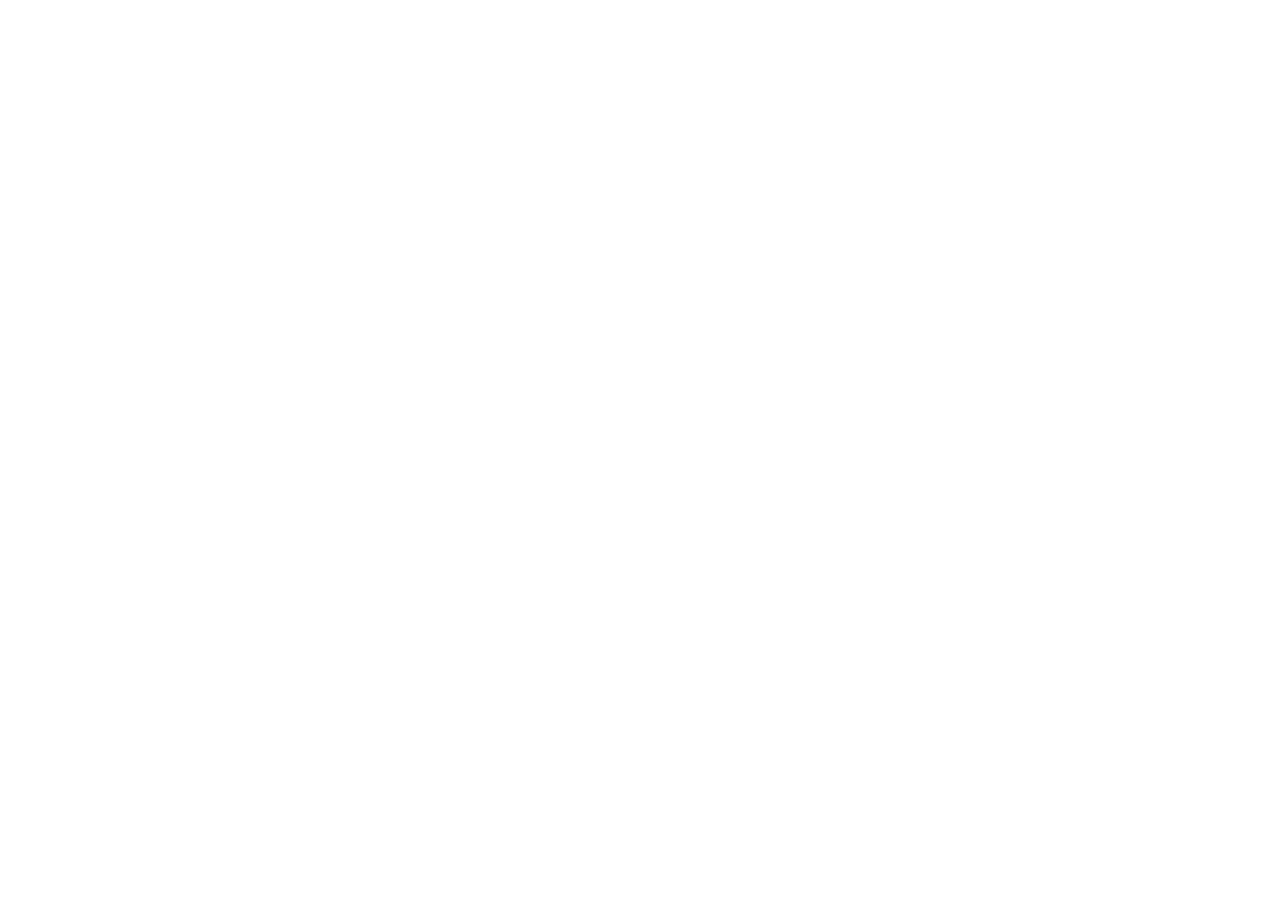
==== index.html @ 36683638 "Заготовка проекта" ====
<!DOCTYPE html>
<html lang="ru">
<head>
  <meta charset="UTF-8">
  <meta http-equiv="X-UA-Compatible" content="IE=edge">
  <meta name="viewport" content="width=device-width, initial-scale=1,  maximum-scale=1">
  <title>russian-travel</title>
  <link rel="stylesheet" href="./vendor/normalize.css">
  <link rel="stylesheet" href="./fonts.css">
  <link rel="stylesheet" href="./index.css">
</head>
<body>
  <div class="page">
    
    <header class="header">
      

    </header>

    <main class="content">
      
      <section class="lead">

      </section>

      <section class="intro">

      </section>

      <section class="photo-grid">

      </section>

      <section class="places">

      </section>

      <section class="cover">

      </section>

    </main>

    <footer class="footer">

    </footer>
    
  </div>
  
</body>
</html>
---- fonts.css ----
@font-face {
  src: url(./fonts/Inter-Regular.woff2) format('woff2'),
       url(./fonts/Inter-Regular.woff) format('woff'),
       url(./fonts/Inter-Regular.ttf) format('truetype');
  font-family: 'Inter';
  font-style:  normal;
  font-weight: 400;
}

@font-face {
  src: url(./fonts/Inter-Black.woff2) format('woff2'),
       url(./fonts/Inter-Black.woff) format('woff'),
       url(./fonts/Inter-Black.ttf) format('truetype');
  font-family: 'Inter';
  font-style:  normal;
  font-weight: 900;
  
}
---- index.css ----
.page {
  font-family: 'Inter';
}
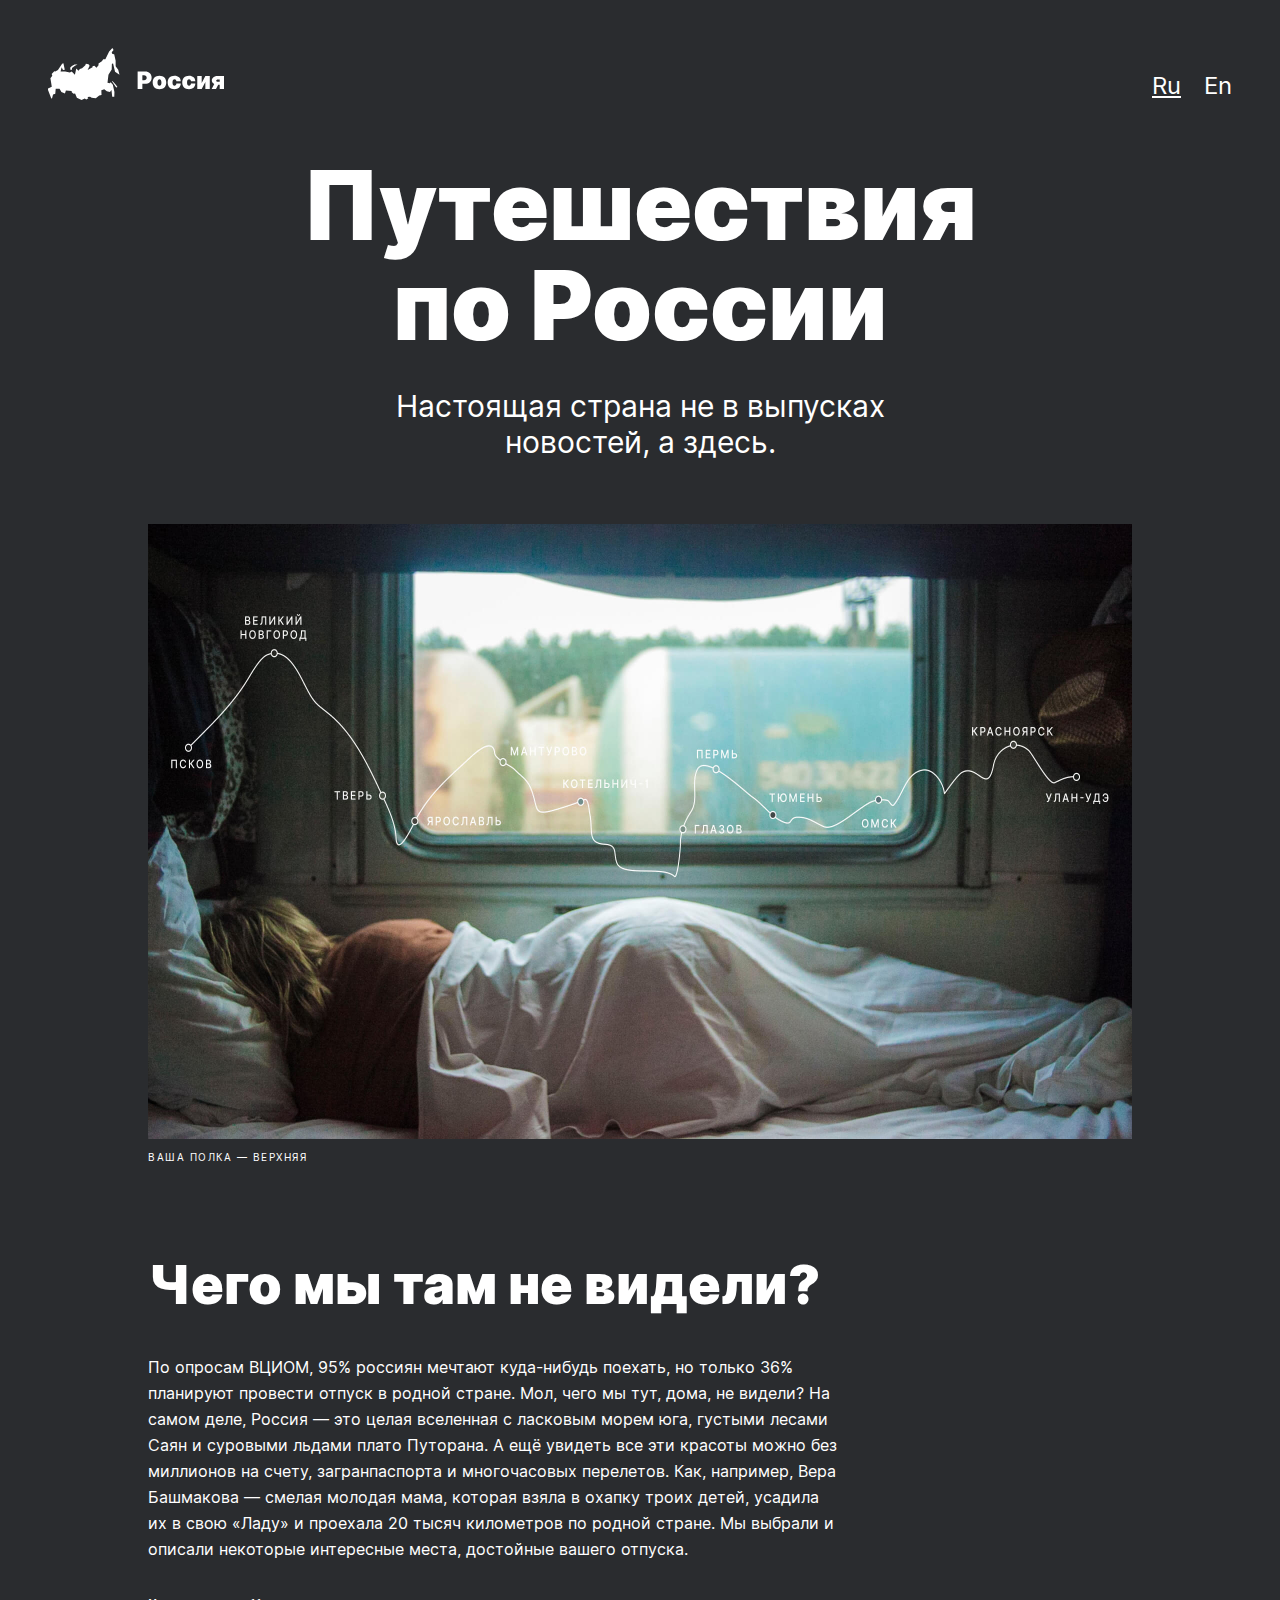
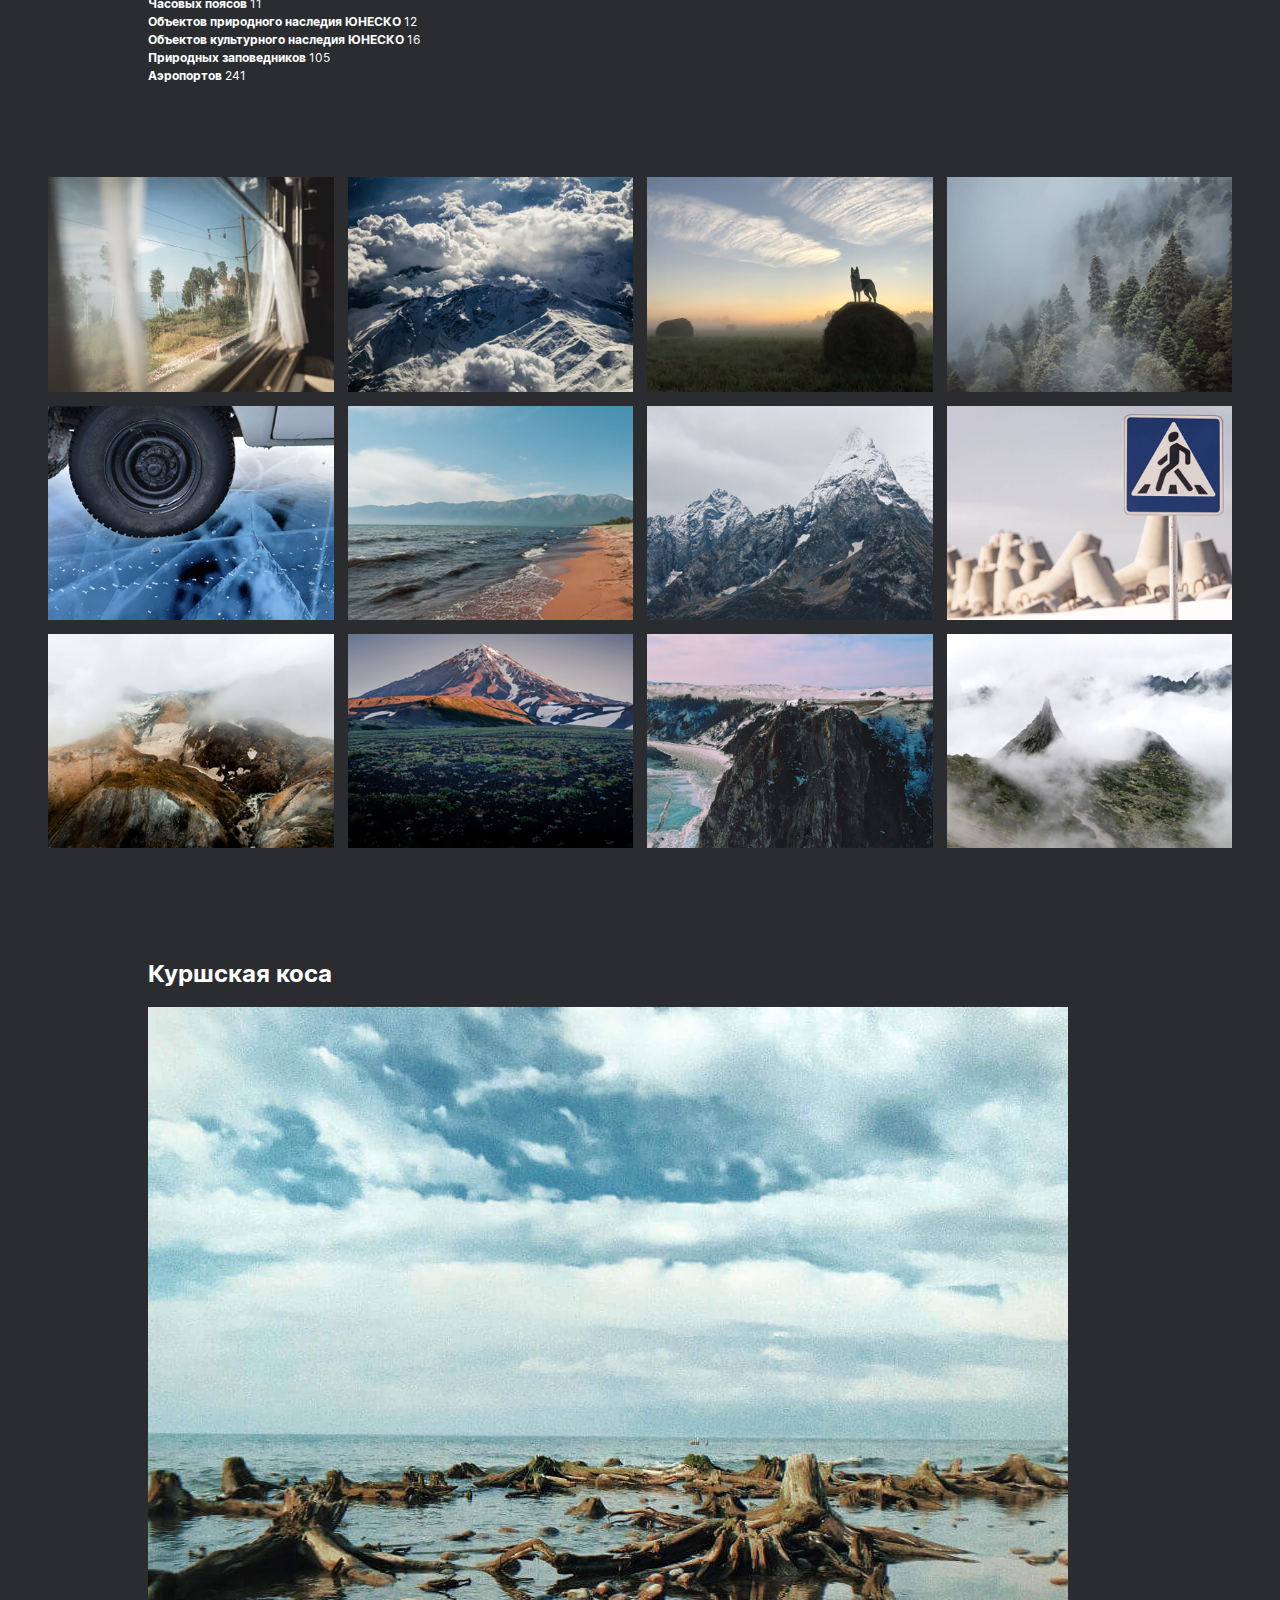
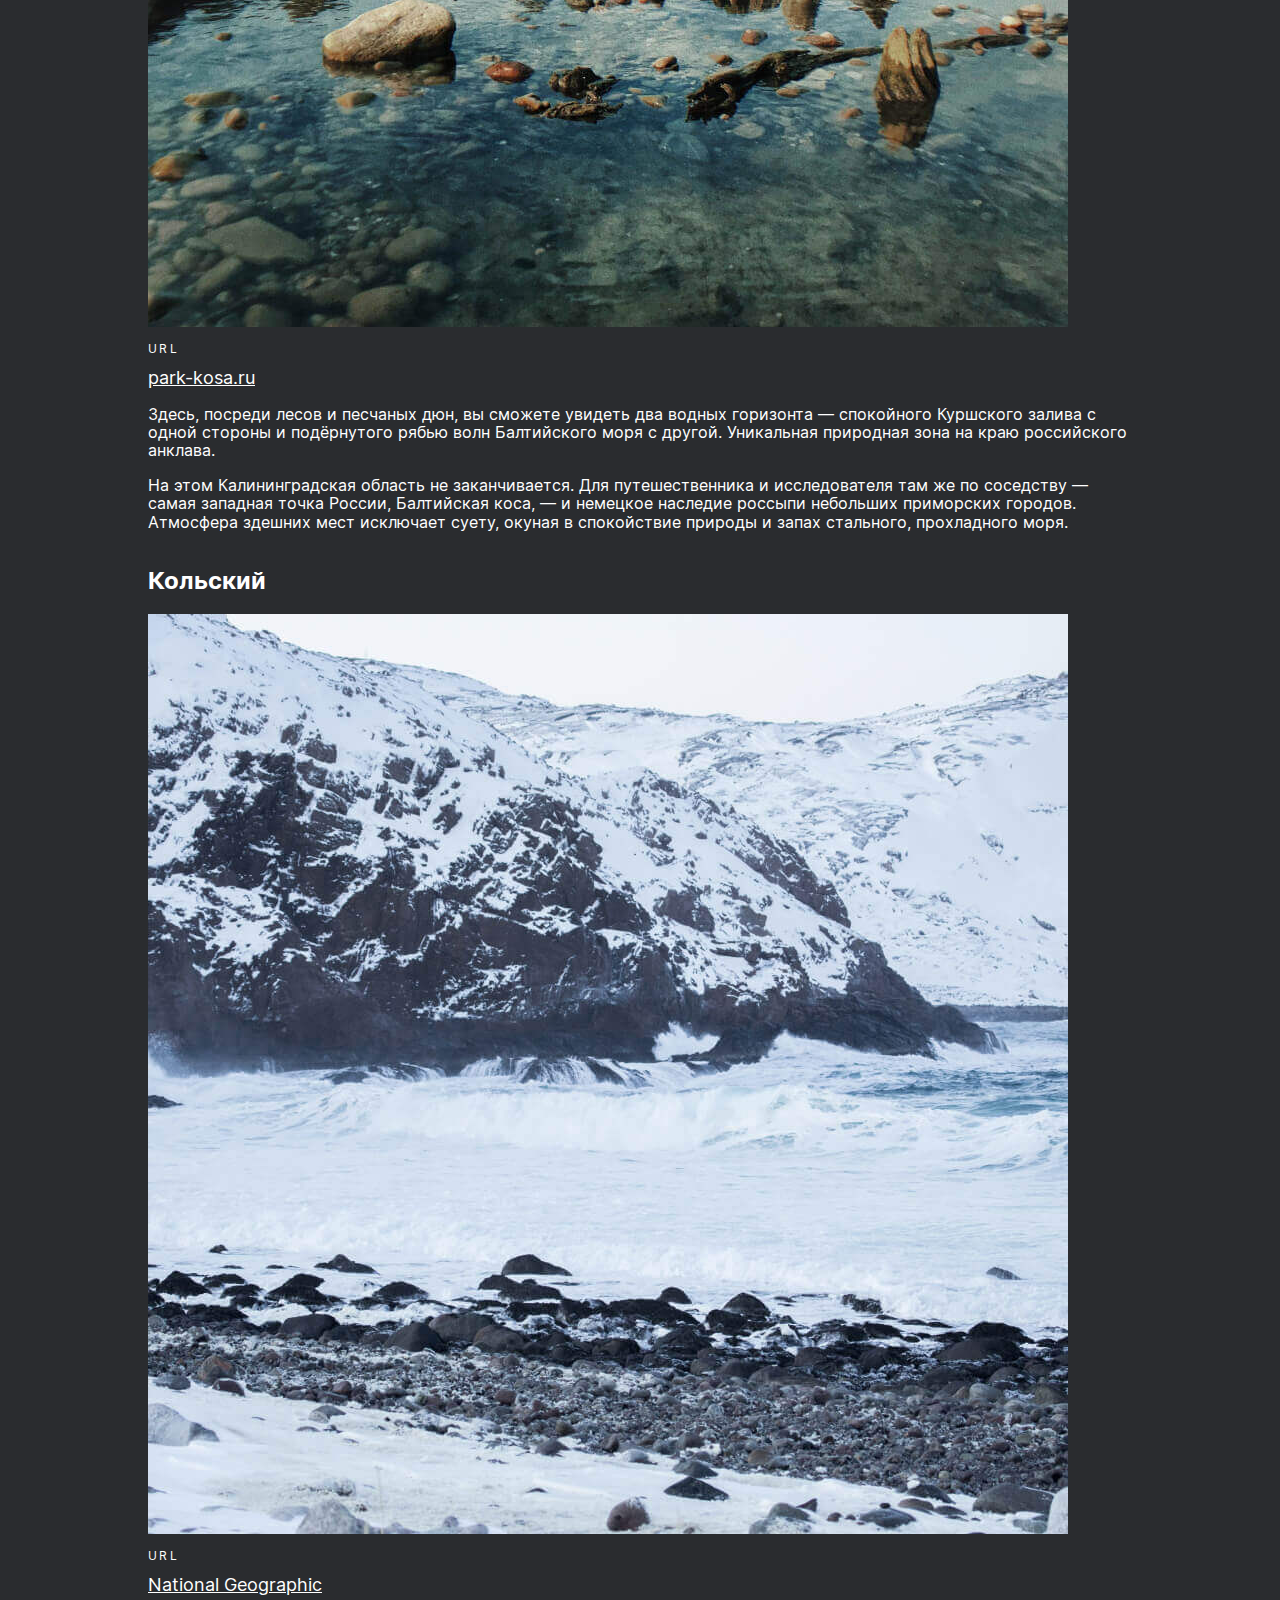
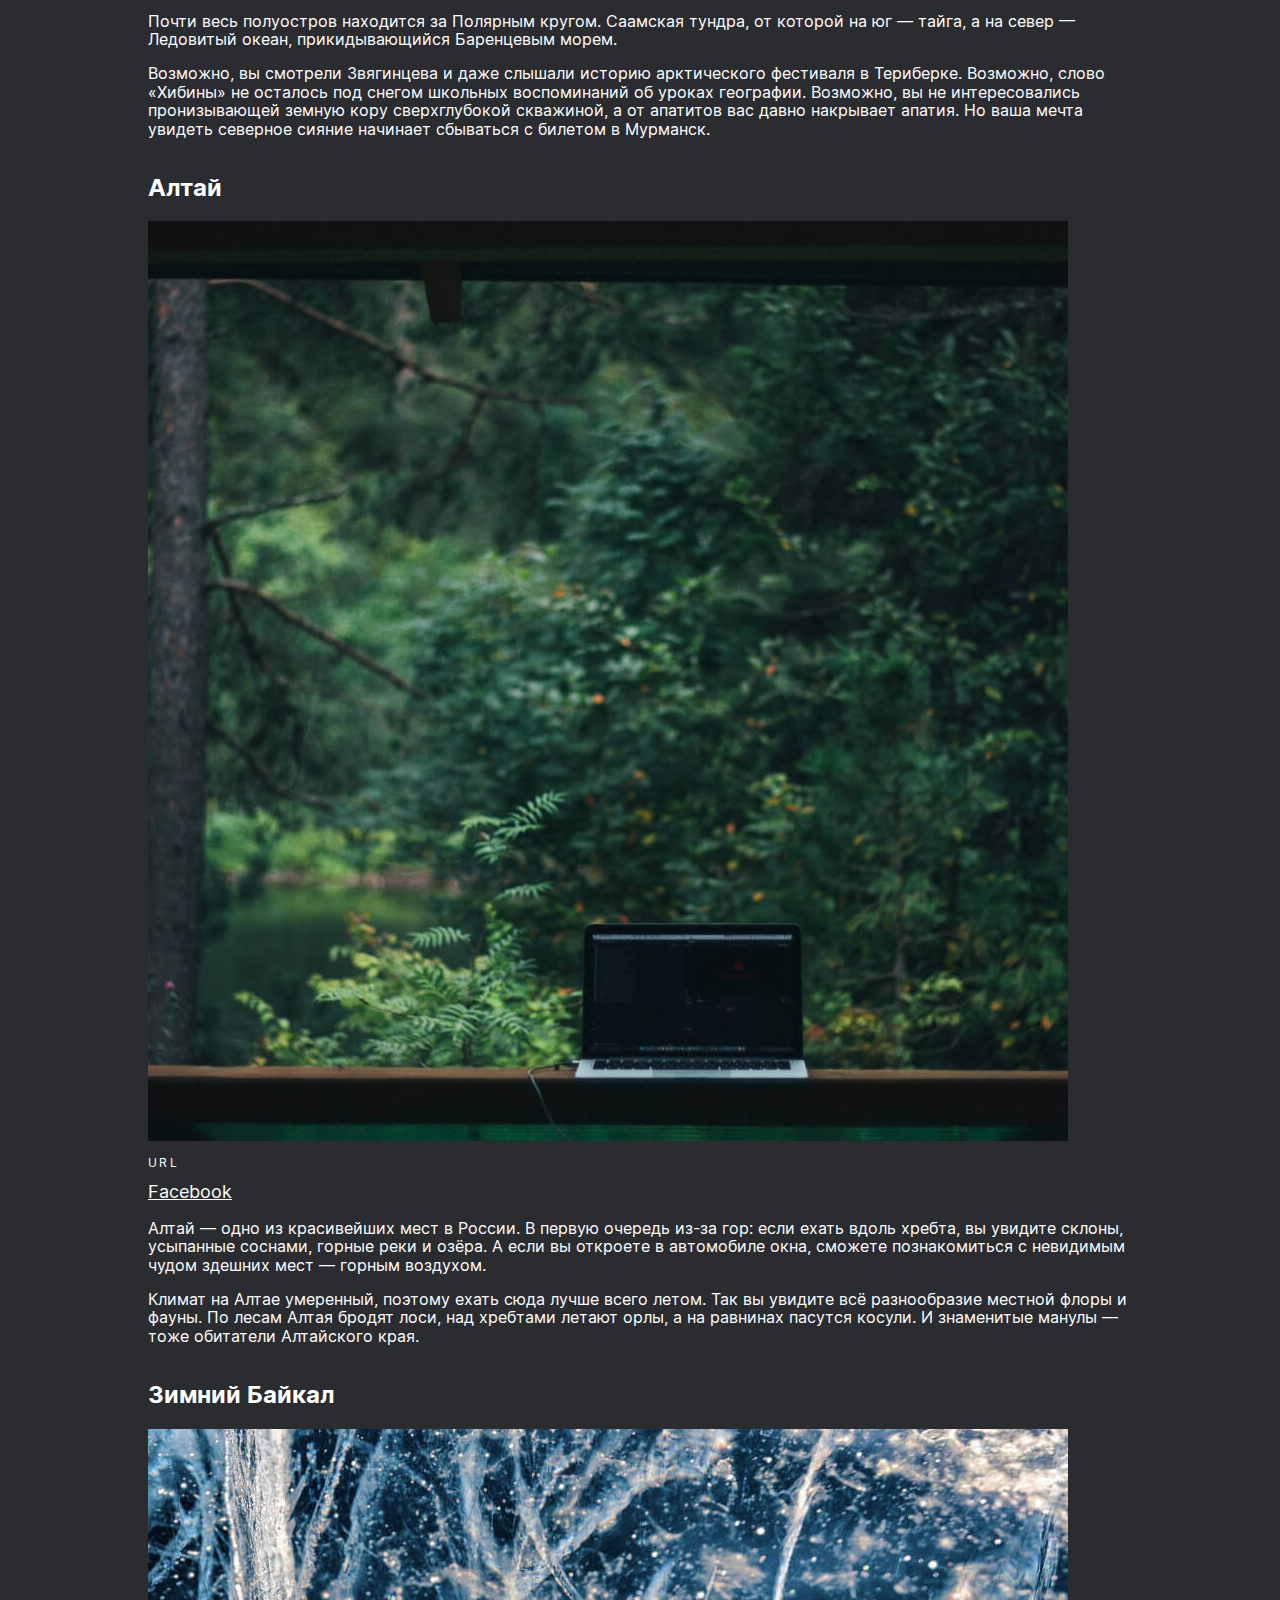
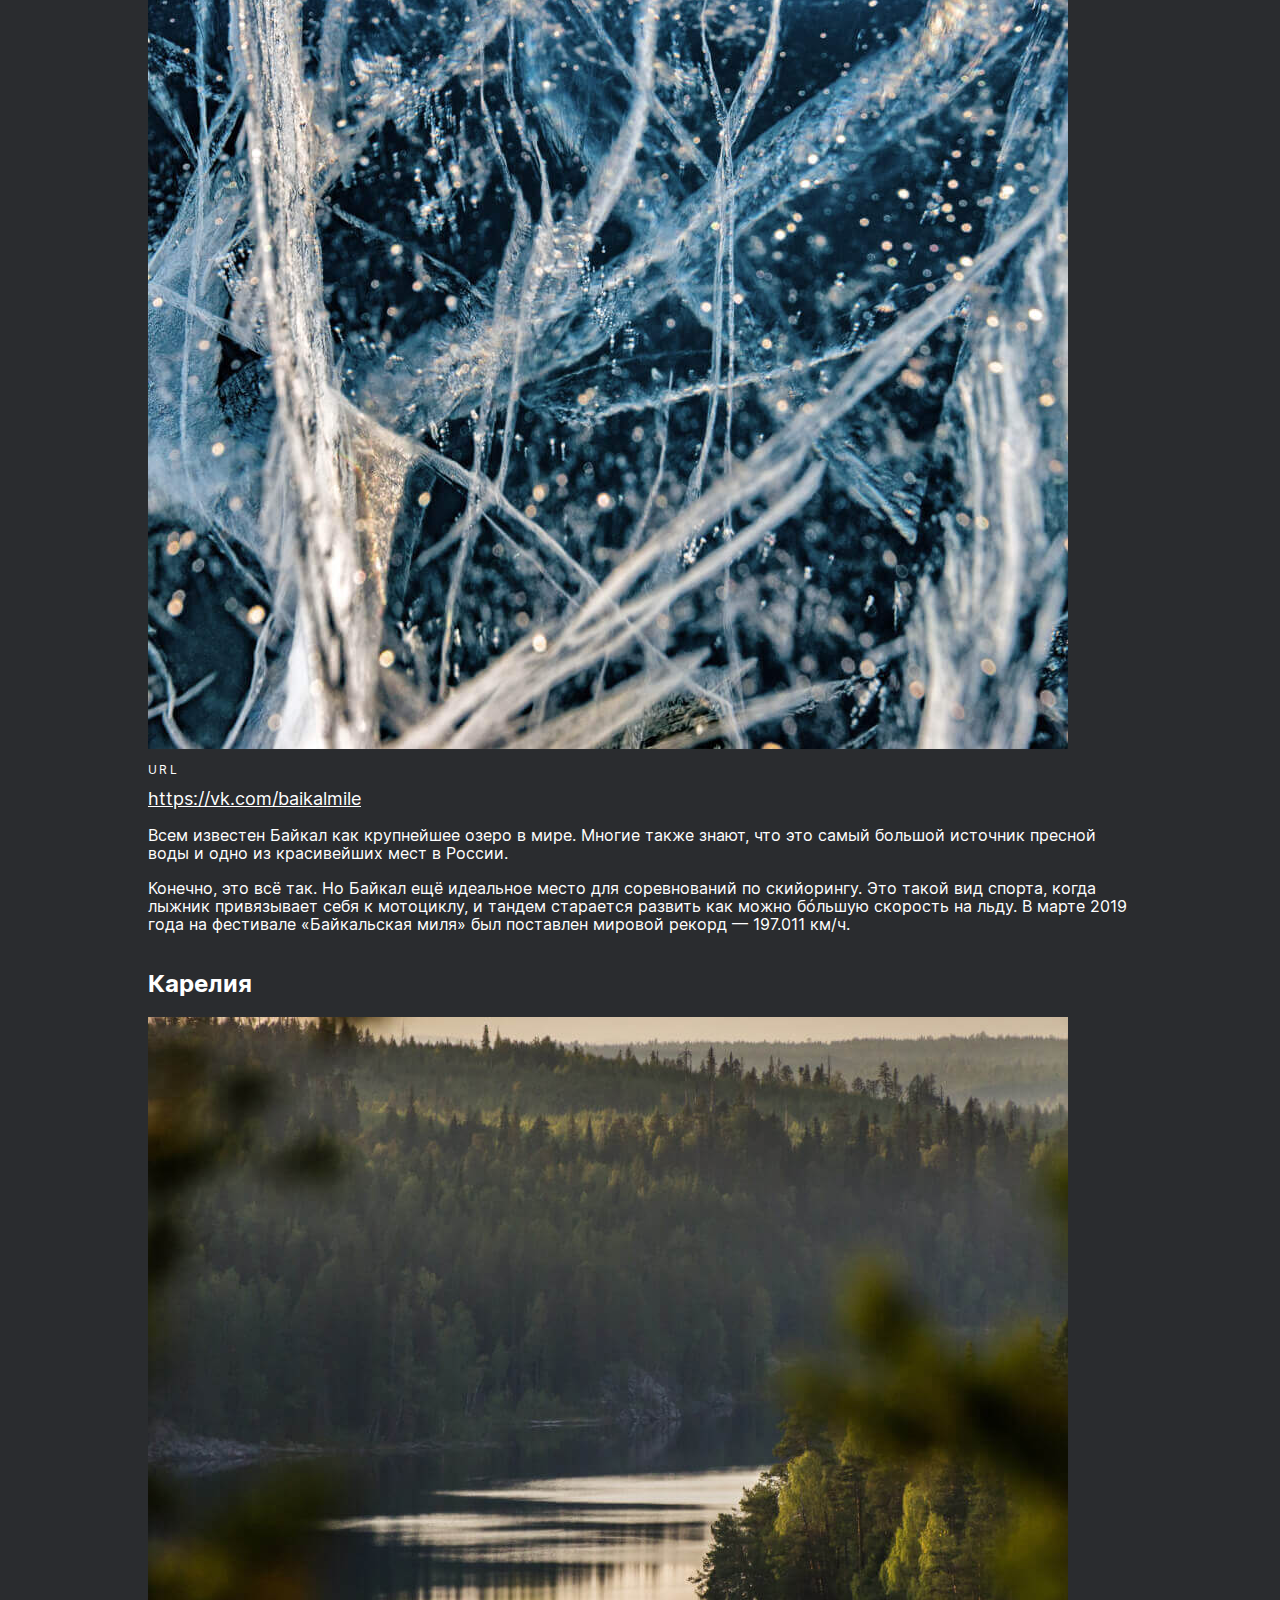
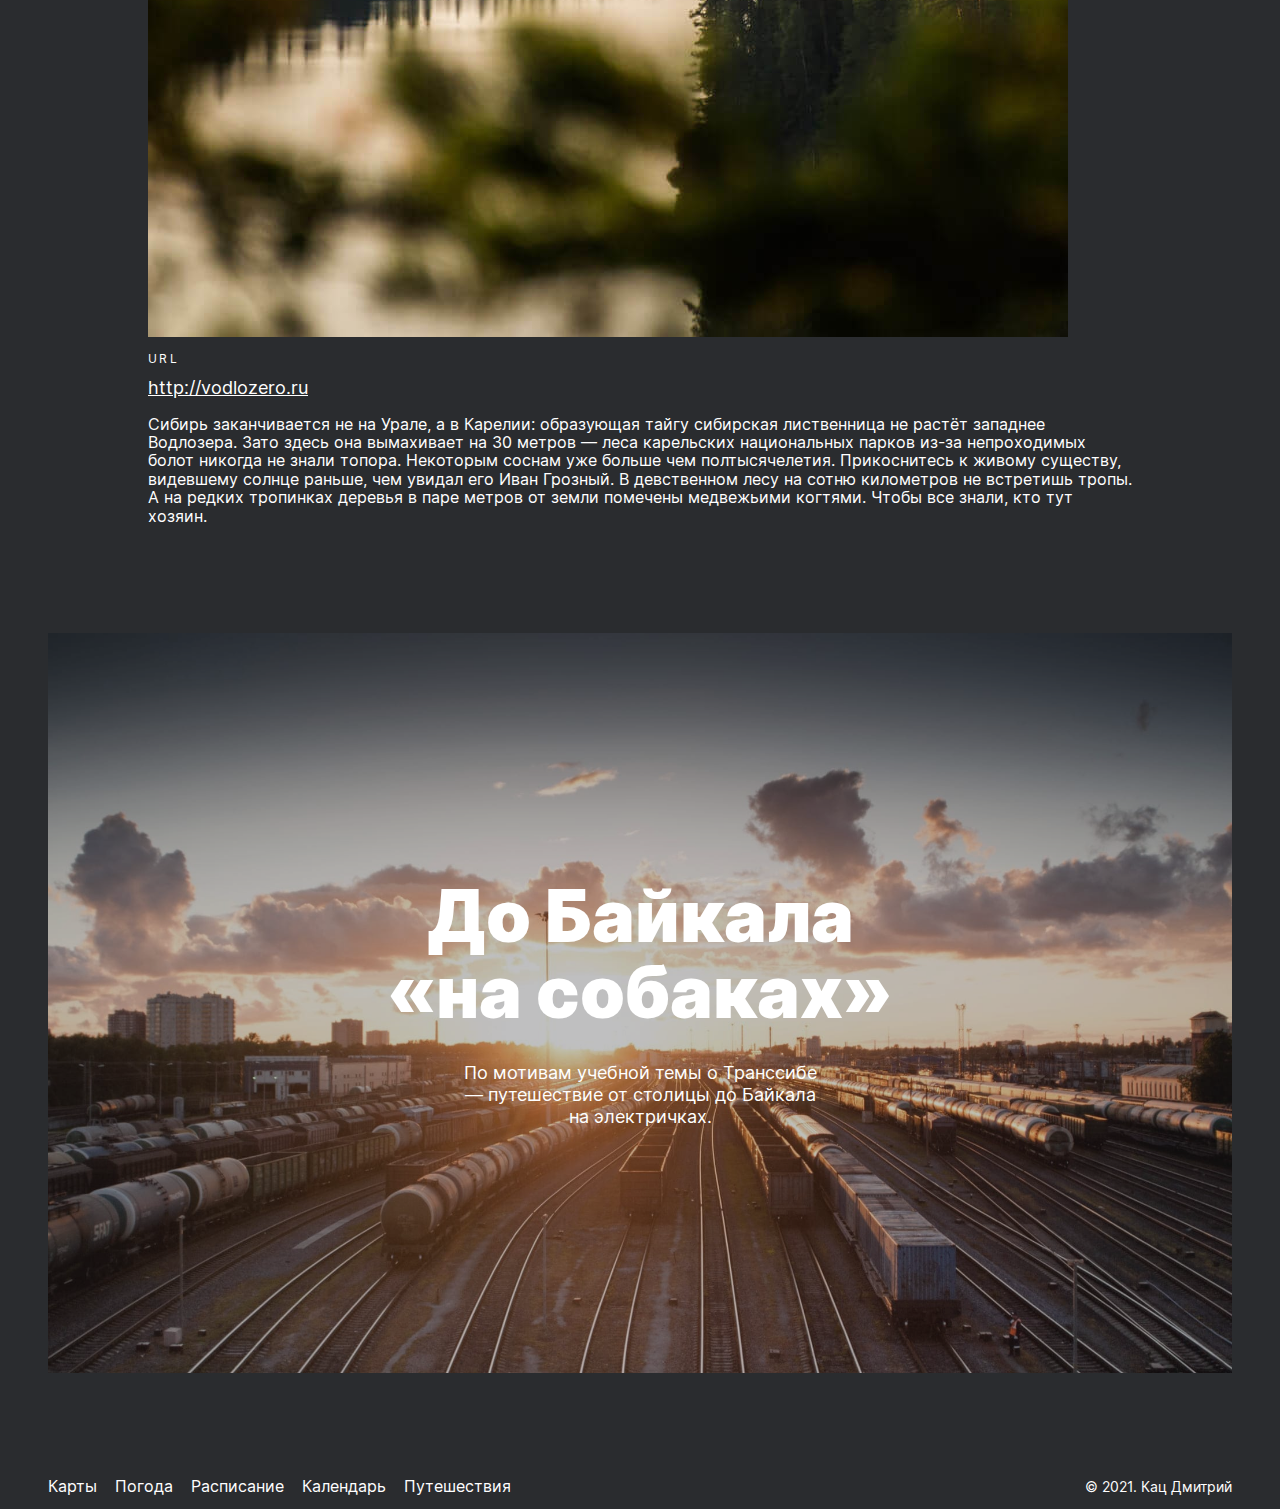
==== commit 2e59a0f9: "Russian-travel-1" ====
--- a/index.html
+++ b/index.html
@@ -4,48 +4,158 @@
   <meta charset="UTF-8">
   <meta http-equiv="X-UA-Compatible" content="IE=edge">
   <meta name="viewport" content="width=device-width, initial-scale=1,  maximum-scale=1">
-  <title>russian-travel</title>
-  <link rel="stylesheet" href="./vendor/normalize.css">
-  <link rel="stylesheet" href="./fonts.css">
-  <link rel="stylesheet" href="./index.css">
+  <title>Путешествия по России</title>
+  <link rel="stylesheet" href="./pages/index.css">
 </head>
-<body>
+<body class="body">
+  
   <div class="page">
     
-    <header class="header">
-      
-
+    <header class="header page__header">
+      <div class="header__logo"></div>
+      <nav class="header__lang-links">
+        <a class="header__lang-link header__lang-link_chosen" href="#">Ru</a>
+        <a class="header__lang-link" href="#">En</a>
+      </nav>
     </header>
 
     <main class="content">
       
-      <section class="lead">
-
+      <section class="lead content__lead">
+        <h1 class="lead__title">Путешествия по России</h1>
+        <p class="lead__subtitle">Настоящая страна не в выпусках новостей, а здесь.</p>
+        <div class="lead__frame">
+          <img class="lead__image" src="./images/lead-polka.jpg" alt="Полка в вагоне">
+          <p class="lead__caption">ваша полка — верхняя</p>
+        </div>
       </section>
 
-      <section class="intro">
-
+      <section class="intro content__intro">
+        <h2 class="intro__title">Чего мы там не видели?</h2>
+        <p class="intro__text">По опросам ВЦИОМ, 95% россиян мечтают куда-нибудь поехать, но только 36% планируют провести отпуск в родной стране. Мол, чего мы тут, дома, не видели? На самом деле, Россия — это целая вселенная с ласковым морем юга, густыми лесами Саян и суровыми льдами плато Путорана. А ещё увидеть все эти красоты можно без миллионов на счету, загранпаспорта и многочасовых перелетов. Как, например, Вера Башмакова — смелая молодая мама, которая взяла в охапку троих детей, усадила их в свою «Ладу» и проехала 20 тысяч километров по родной стране. Мы выбрали и описали некоторые интересные места, достойные вашего отпуска.</p>
+        <ul class="intro__list">
+          <li class="intro__list-item"><span class="intro__font-bold">Часовых поясов</span> 11 </li>
+          <li class="intro__list-item"><span class="intro__font-bold">Объектов природного наследия ЮНЕСКО</span> 12</li>
+          <li class="intro__list-item"><span class="intro__font-bold">Объектов культурного наследия ЮНЕСКО</span> 16</li>
+          <li class="intro__list-item"><span class="intro__font-bold">Природных заповедников</span> 105</li>
+          <li class="intro__list-item"><span class="intro__font-bold">Аэропортов</span> 241</li>
+        </ul>
       </section>
 
-      <section class="photo-grid">
-
+      <section class="photo-grid content__photo-grid">
+        <img class="photo-grid__item" src="./images/photo-grid-train.jpg" alt="поезд">
+        <img class="photo-grid__item" src="./images/photo-grid-atharva-tulsi.jpg" alt="atharva-tulsi">
+        <img class="photo-grid__item" src="./images/photo-grid-tuman.jpg" alt="туман">
+        <img class="photo-grid__item" src="./images/photo-grid-sochi.jpg" alt="sochi">
+        <img class="photo-grid__item" src="./images/photo-grid-arisa.jpg" alt="arisa">
+        <img class="photo-grid__item" src="./images/photo-grid-baikal.jpg" alt="Байкал-1">
+        <img class="photo-grid__item" src="./images/photo-grid-elbrus.jpg" alt="Эльбрус">
+        <img class="photo-grid__item" src="./images/photo-grid-kondratiev.jpg" alt="kondratiev">
+        <img class="photo-grid__item" src="./images/photo-grid-kamchatka-1.jpg" alt="Камчатка-1">
+        <img class="photo-grid__item" src="./images/photo-grid-kamchatka-2.jpg" alt="Камчатка-2">
+        <img class="photo-grid__item" src="./images/photo-grid-baikal-2.jpg" alt="Байкал-2">
+        <img class="photo-grid__item" src="./images/photo-grid-ergaki.jpg" alt="ergaki">
       </section>
 
-      <section class="places">
-
+      <section class="places content__places">
+        
+        <div class="places__place">
+          <h2 class="places__title">Куршская коса</h2>
+          <img class="places__image" src="./images/place-kosa.jpg" alt="парк Коза">
+          <div class="places__website">
+            <h3 class="places__url-heading">url</h3>
+            <a class="places__link" href="http://park-kosa.ru" target="_blank">park-kosa.ru</a>
+          </div>
+          <div class="places__paragraph-container">
+            <p class="places__paragraph">Здесь, посреди лесов и песчаных дюн, вы сможете увидеть два водных горизонта — спокойного Куршского залива с одной стороны и подёрнутого рябью волн Балтийского моря с другой. Уникальная природная зона на краю российского анклава.</p>
+            <p class="places__paragraph">На этом Калининградская область не заканчивается. Для путешественника и исследователя там же по соседству — самая западная точка России, Балтийская коса, — и немецкое наследие россыпи небольших приморских городов. Атмосфера здешних мест исключает суету, окуная в спокойствие природы и запах стального, прохладного моря.</p>
+          </div>
+        </div>
+      
+        <div class="places__place">
+          <h2 class="places__title">Кольский</h2>
+          <img class="places__image" src="./images/place-kolsky.jpg" alt="Кольский">
+          <div class="places__website">
+            <h3 class="places__url-heading">url</h3>
+            <a class="places__link" href="https://yourshot.nationalgeographic.com/photos/?keywords=kolskiy" target="_blank">National Geographic</a>
+          </div>
+          <div class="places__paragraph-container">
+            <p class="places__paragraph">Почти весь полуостров находится за Полярным кругом. Саамская тундра, от которой на юг — 
+              тайга, а на север — Ледовитый океан, прикидывающийся Баренцевым морем.</p>
+            <p class="places__paragraph">Возможно, вы смотрели Звягинцева и даже слышали историю арктического фестиваля в Териберке. Возможно, слово «Хибины» не осталось под снегом школьных воспоминаний об уроках географии. Возможно, вы не интересовались пронизывающей земную кору сверхглубокой скважиной, а от апатитов вас давно накрывает апатия. Но ваша мечта увидеть северное сияние начинает сбываться с билетом
+            в Мурманск.</p>
+          </div>
+        </div>
+            
+        <div class="places__place">
+          <h2 class="places__title">Алтай</h2>
+          <img class="places__image" src="./images/place-altai.jpg" alt="Алтай">
+          <div class="places__website">
+            <h3 class="places__url-heading">url</h3>
+            <a class="places__link" href="https://www.facebook.com/vera.bashmakova/posts/10156011613718822" target="_blank">Facebook</a>
+          </div>
+          <div class="places__paragraph-container">
+            <p class="places__paragraph">Алтай — одно из красивейших мест в России. 
+              В первую очередь из-за гор: если ехать вдоль хребта, вы увидите склоны, усыпанные соснами, горные реки и озёра. А если вы откроете в автомобиле окна, сможете познакомиться с невидимым чудом здешних мест — горным воздухом.</p>
+            <p class="places__paragraph">Климат на Алтае умеренный, поэтому ехать сюда лучше всего летом. Так вы увидите всё разнообразие местной флоры и фауны. По лесам Алтая бродят лоси, над хребтами летают орлы, а на равнинах пасутся косули. И знаменитые манулы — тоже обитатели Алтайского края.</p>
+          </div> 
+        </div>
+        
+        
+        <div class="places__place">
+          <h2 class="places__title">Зимний Байкал</h2>
+          <img class="places__image" src="./images/place-winter-baikal.jpg" alt="зимний Байкал">
+          <div class="places__website">
+            <h3 class="places__url-heading">url</h3>
+            <a class="places__link" href=" https://vk.com/baikalmile" target="_blank">https://vk.com/baikalmile</a>
+          </div>
+          <div class="places__paragraph-container">
+            <p class="places__paragraph">Всем известен Байкал как крупнейшее озеро в мире. Многие также знают, что это самый большой источник пресной воды и одно из красивейших мест в России.</p>
+            <p class="places__paragraph">Конечно, это всё так. Но Байкал ещё идеальное место для соревнований по скийорингу. Это такой вид спорта, когда лыжник привязывает себя к мотоциклу, и тандем старается развить как можно бóльшую скорость на льду. В марте 2019 года на фестивале «Байкальская миля» был поставлен мировой рекорд — 197.011 км/ч.</p>
+          </div>
+        </div>
+      
+      
+        <div class="places__place">
+          <h2 class="places__title">Карелия</h2>
+          <img class="places__image" src="./images/place-karelia.jpg" alt="Карелия">
+          <div class="places__website">
+            <h3 class="places__url-heading">url</h3>
+            <a class="places__link" href="http://vodlozero.ru" target="_blank">http://vodlozero.ru</a>
+          </div>
+          <div class="places__paragraph-container">
+            <p class="places__paragraph">Сибирь заканчивается не на Урале, а в Карелии: образующая тайгу сибирская лиственница не растёт западнее Водлозера. Зато здесь она вымахивает на 30 метров — леса карельских национальных парков из-за непроходимых болот никогда не знали топора. Некоторым соснам уже больше чем полтысячелетия. Прикоснитесь к живому существу, видевшему солнце раньше, чем увидал его Иван Грозный. В девственном лесу на сотню километров не встретишь тропы. А на редких тропинках деревья в паре метров от земли помечены медвежьими когтями. Чтобы все знали, кто тут хозяин.</p>
+          </div>
+        </div>
       </section>
 
-      <section class="cover">
-
+      <section class="cover content__cover">
+        <a class="cover__link" href=" https://stampsy.com/na-elektrichkakh-do-baikala" target="_blank">
+          <h2 class="cover__title">До Байкала «на собаках»</h2>
+          <p class="cover__subtitle">По мотивам учебной темы о Транссибе — путешествие от столицы до Байкала на электричках.</p>
+        </a>
       </section>
 
     </main>
 
-    <footer class="footer">
-
+    <footer class="footer page__footer">
+      <nav class="footer__links">
+        <a class="footer__link" href="https://yandex.ru/maps" target="_blank">Карты</a>
+        <a class="footer__link" href="https://yandex.ru/pogoda" target="_blank">Погода</a>
+        <a class="footer__link" href="https://rasp.yandex.ru" target="_blank">Расписание</a>
+        <a class="footer__link" href="https://calendar.yandex.ru" target="_blank">Календарь</a>
+        <a class="footer__link" href=" https://travel.yandex.ru" target="_blank">Путешествия</a>
+      </nav>
+      
+      <p class="footer__copyright">&copy; 2021. Кац Дмитрий</p>
     </footer>
     
   </div>
   
 </body>
-</html>+</html>
+
+
+
+
+
--- a/pages/index.css
+++ b/pages/index.css
@@ -0,0 +1,66 @@
+@import url(../vendor/normalize.css);
+
+@import url(../fonts/fonts.css);
+
+@import url(../blocks/body/body.css);
+
+@import url(../blocks/page/page.css);
+@import url(../blocks/page/__header/page__header.css);
+@import url(../blocks/page/__footer/page__footer.css);
+
+@import url(../blocks/header/header.css);
+@import url(../blocks/header/__logo/header__logo.css);
+@import url(../blocks/header/__lang-links/header__lang-links.css);
+@import url(../blocks/header/__lang-link/header__lang-link.css);
+@import url(../blocks/header/__lang-link/_active/header__lang-link_chosen.css);
+
+@import url(../blocks/content/content.css);
+
+@import url(../blocks/content/__lead/content__lead.css);
+@import url(../blocks/content/__intro/content__intro.css);
+@import url(../blocks/content/__photo-grid/content__photo-grid.css);
+@import url(../blocks/content/__places/content__places.css);
+@import url(../blocks/content/__cover/content__cover.css);
+
+
+
+@import url(../blocks/lead/lead.css);
+@import url(../blocks/lead/__title/lead__title.css);
+@import url(../blocks/lead/__subtitle/lead__subtitle.css);
+@import url(../blocks/lead/__frame/lead__frame.css);
+@import url(../blocks/lead/__image/lead__image.css);
+@import url(../blocks/lead/__caption/lead__caption.css);
+
+@import url(../blocks/intro/intro.css);
+@import url(../blocks/intro/__title/intro__title.css);
+@import url(../blocks/intro/__text/intro__text.css);
+@import url(../blocks/intro/__list/intro__list.css);
+@import url(../blocks/intro/__list-item/intro__list-item.css);
+@import url(../blocks/intro/__font-bold/intro__font-bold.css);
+
+@import url(../blocks/photo-grid/photo-grid.css);
+@import url(../blocks/photo-grid/__item/photo-grid__item.css);
+
+@import url(../blocks/places/places.css);
+@import url(../blocks/places/__place/places__place.css);
+@import url(../blocks/places/__title/places__title.css);
+@import url(../blocks/places/__image/places__image.css);
+@import url(../blocks/places/__website/places__website.css);
+@import url(../blocks/places/__url-heading/places__url-heading.css);
+@import url(../blocks/places/__link/places__link.css);
+@import url(../blocks/places/__paragraph-container/places__paragraph-container.css);
+@import url(../blocks/places/__paragraph/places__paragraph.css);
+
+@import url(../blocks/cover/cover.css);
+@import url(../blocks/cover/__link/cover__link.css);
+@import url(../blocks/cover/__title/cover__title.css);
+@import url(../blocks/cover/__subtitle/cover__subtitle.css);
+
+
+@import url(../blocks/footer/footer.css);
+@import url(../blocks/footer/__links/footer__links.css);
+@import url(../blocks/footer/__link/footer__link.css);
+@import url(../blocks/footer/__copyright/footer__copyright.css);
+
+
+
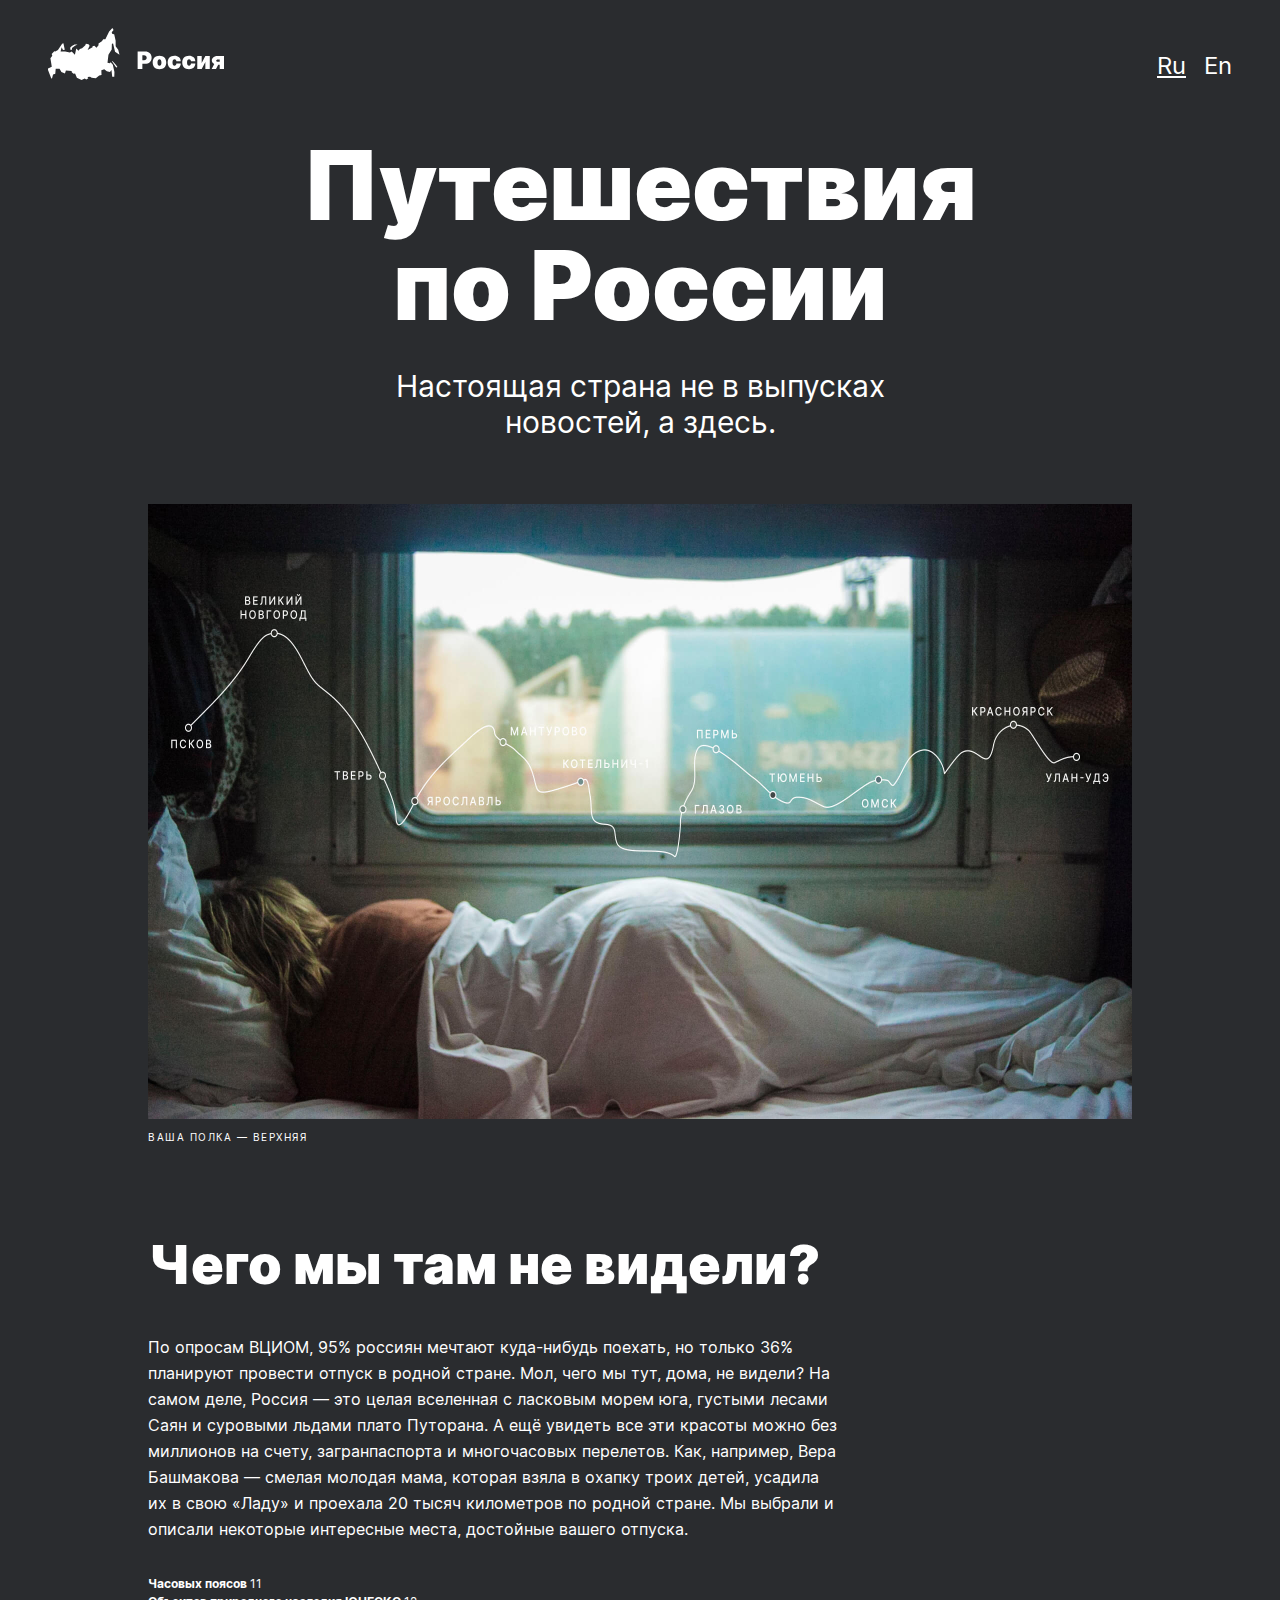
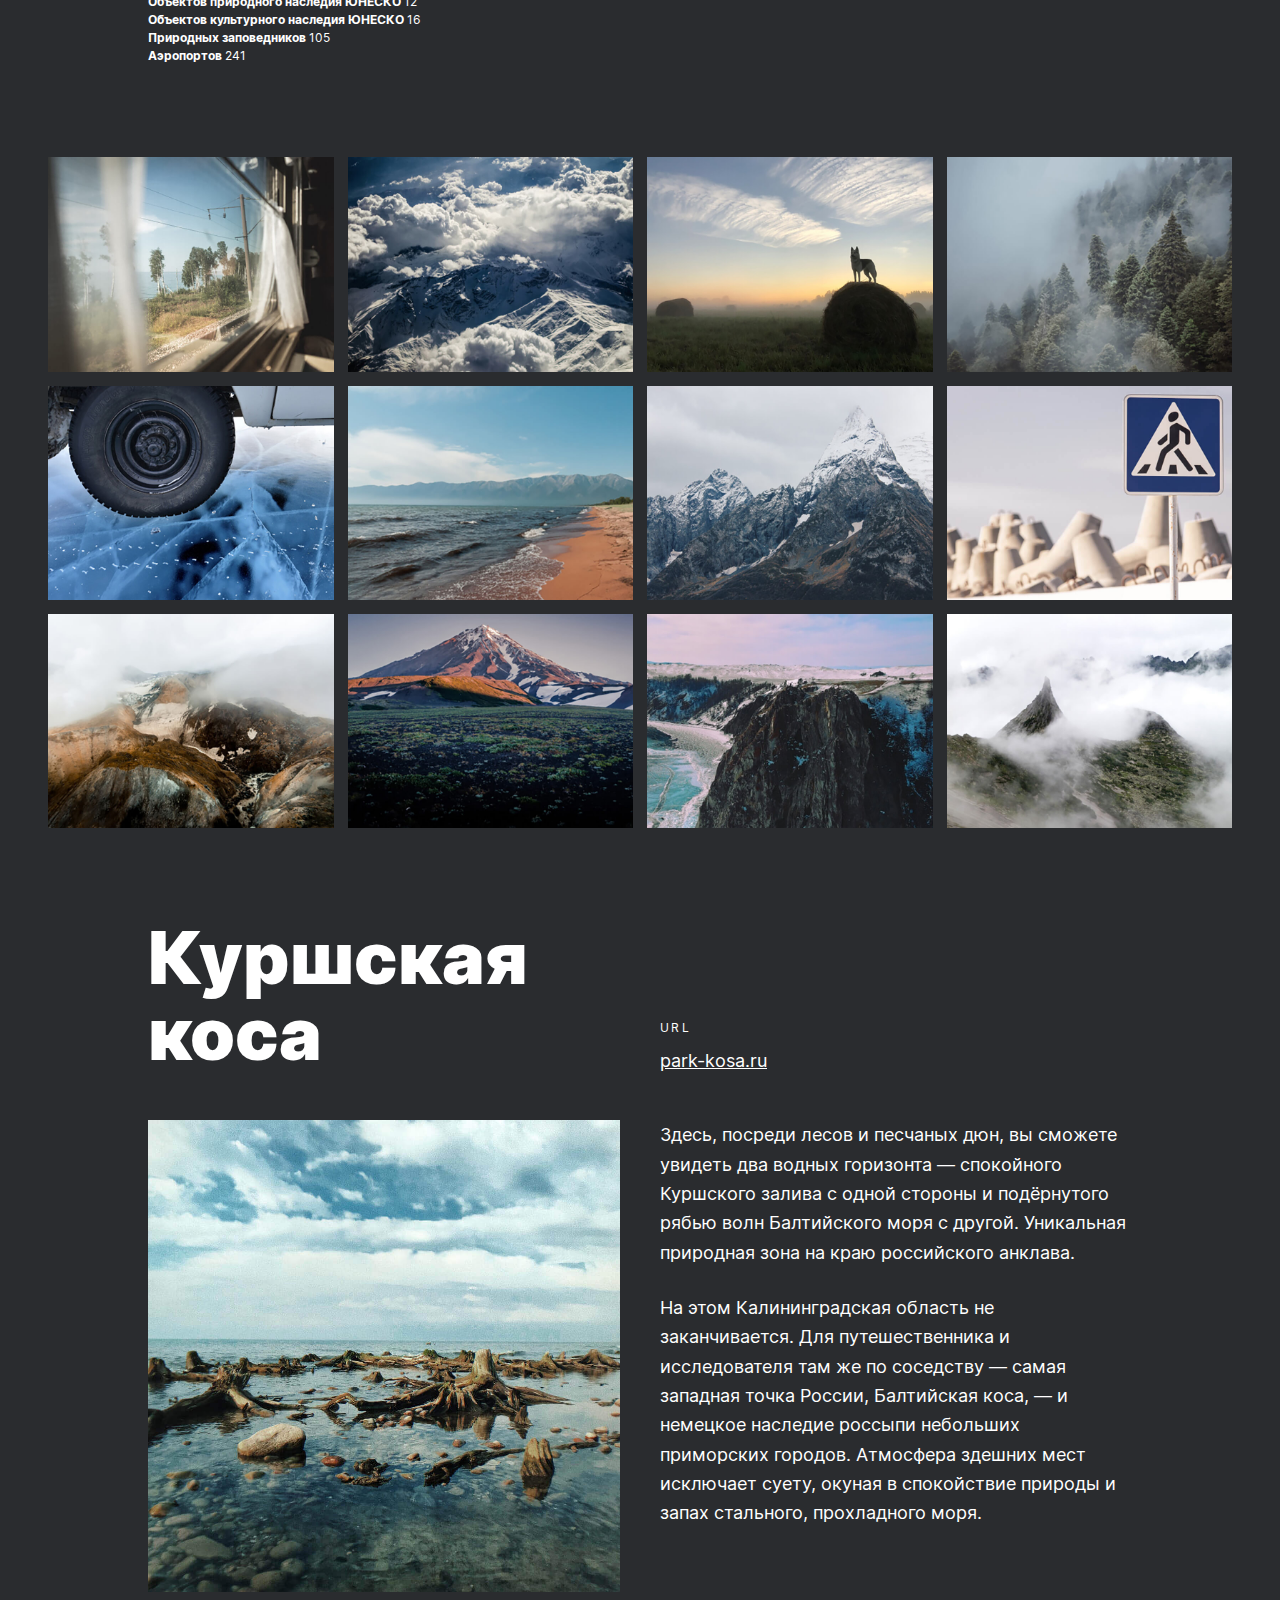
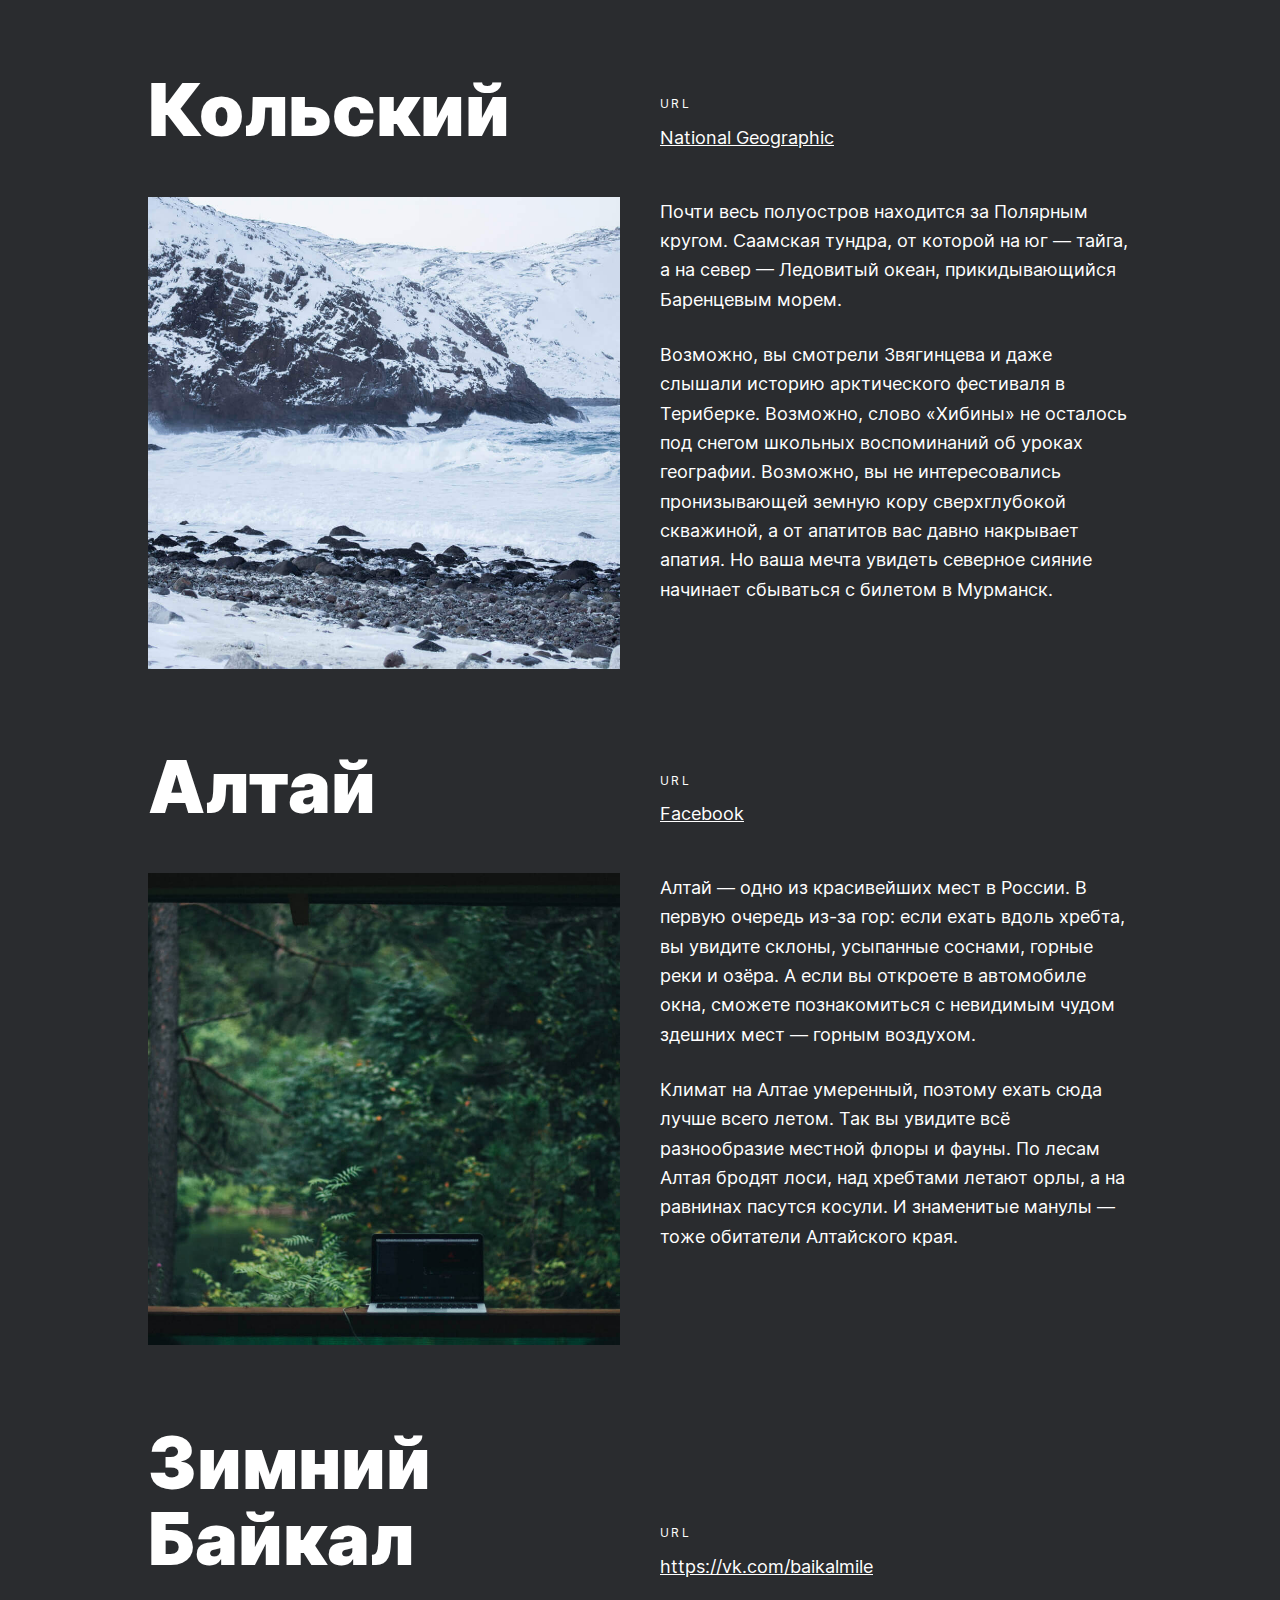
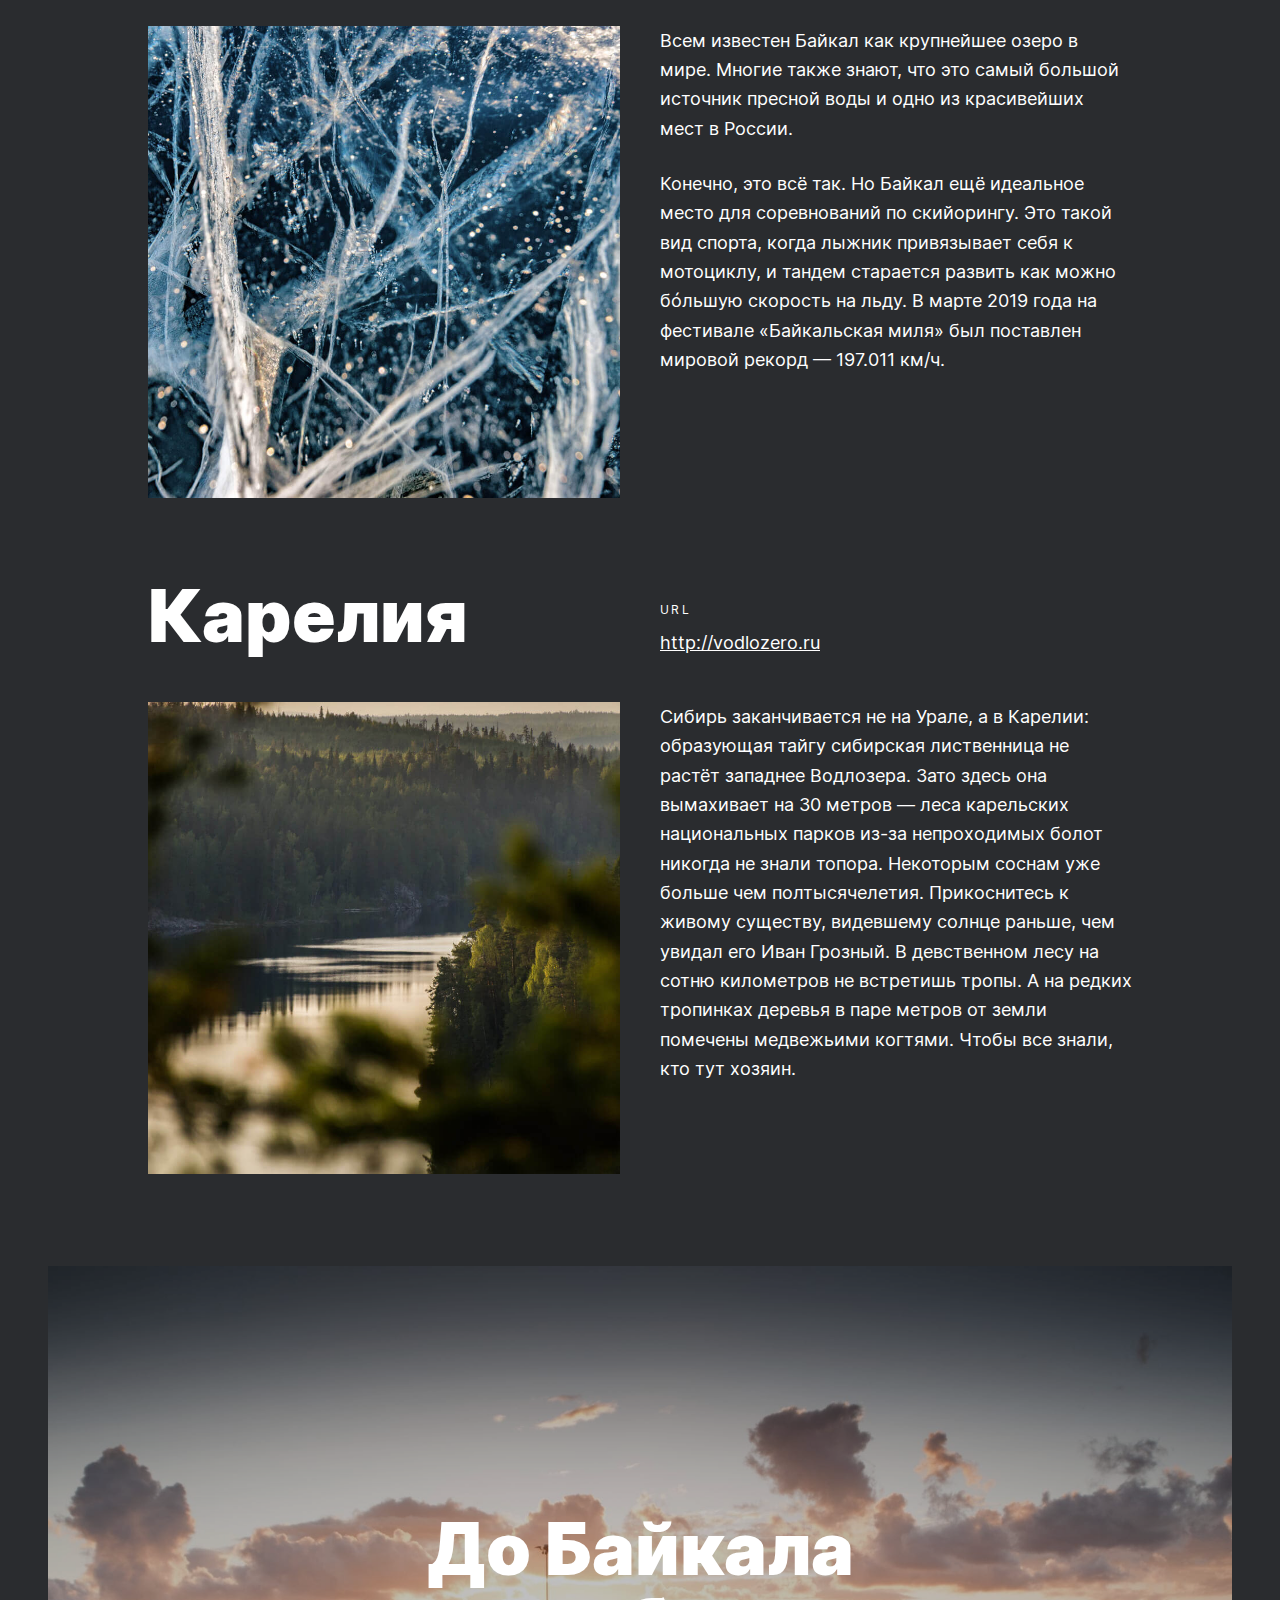
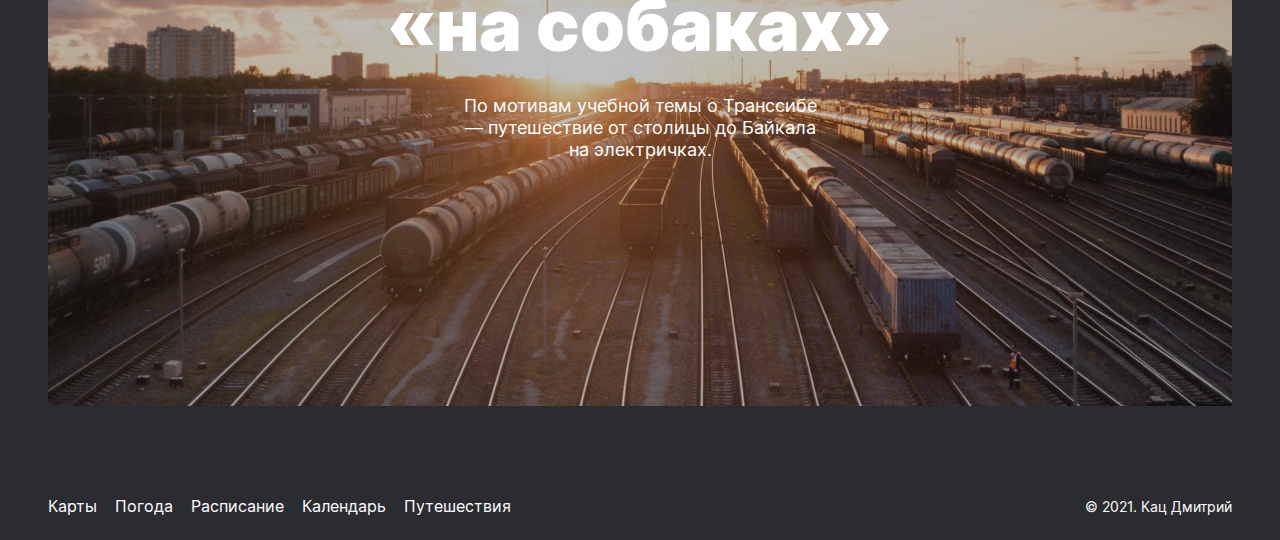
==== commit 1d365f33: "Code review - 1" ====
--- a/index.html
+++ b/index.html
@@ -9,8 +9,7 @@
 </head>
 <body class="body">
   
-  <div class="page">
-    
+  <div class="page body__page">
     <header class="header page__header">
       <div class="header__logo"></div>
       <nav class="header__lang-links">
@@ -20,7 +19,6 @@
     </header>
 
     <main class="content">
-      
       <section class="lead content__lead">
         <h1 class="lead__title">Путешествия по России</h1>
         <p class="lead__subtitle">Настоящая страна не в выпусках новостей, а здесь.</p>
@@ -43,18 +41,18 @@
       </section>
 
       <section class="photo-grid content__photo-grid">
-        <img class="photo-grid__item" src="./images/photo-grid-train.jpg" alt="поезд">
-        <img class="photo-grid__item" src="./images/photo-grid-atharva-tulsi.jpg" alt="atharva-tulsi">
-        <img class="photo-grid__item" src="./images/photo-grid-tuman.jpg" alt="туман">
-        <img class="photo-grid__item" src="./images/photo-grid-sochi.jpg" alt="sochi">
-        <img class="photo-grid__item" src="./images/photo-grid-arisa.jpg" alt="arisa">
-        <img class="photo-grid__item" src="./images/photo-grid-baikal.jpg" alt="Байкал-1">
-        <img class="photo-grid__item" src="./images/photo-grid-elbrus.jpg" alt="Эльбрус">
-        <img class="photo-grid__item" src="./images/photo-grid-kondratiev.jpg" alt="kondratiev">
-        <img class="photo-grid__item" src="./images/photo-grid-kamchatka-1.jpg" alt="Камчатка-1">
-        <img class="photo-grid__item" src="./images/photo-grid-kamchatka-2.jpg" alt="Камчатка-2">
-        <img class="photo-grid__item" src="./images/photo-grid-baikal-2.jpg" alt="Байкал-2">
-        <img class="photo-grid__item" src="./images/photo-grid-ergaki.jpg" alt="ergaki">
+        <img class="photo-grid__item" src="./images/photo-grid-train.jpg" alt="вид из поезда">
+        <img class="photo-grid__item" src="./images/photo-grid-atharva-tulsi.jpg" alt="снежные вершины">
+        <img class="photo-grid__item" src="./images/photo-grid-tuman.jpg" alt="собака на стогу сена">
+        <img class="photo-grid__item" src="./images/photo-grid-sochi.jpg" alt="лес в тумане">
+        <img class="photo-grid__item" src="./images/photo-grid-arisa.jpg" alt="колесо машины на льду">
+        <img class="photo-grid__item" src="./images/photo-grid-baikal.jpg" alt="пляж Байкала">
+        <img class="photo-grid__item" src="./images/photo-grid-elbrus.jpg" alt="гора Эльбрус">
+        <img class="photo-grid__item" src="./images/photo-grid-kondratiev.jpg" alt="знак пешехода и блоки">
+        <img class="photo-grid__item" src="./images/photo-grid-kamchatka-1.jpg" alt=" Камчатка вид сверху">
+        <img class="photo-grid__item" src="./images/photo-grid-kamchatka-2.jpg" alt="Камчатка вид сбоку">
+        <img class="photo-grid__item" src="./images/photo-grid-baikal-2.jpg" alt="вид на пляж Байкала сверху">
+        <img class="photo-grid__item" src="./images/photo-grid-ergaki.jpg" alt="парк Ергаки">
       </section>
 
       <section class="places content__places">
--- a/pages/index.css
+++ b/pages/index.css
@@ -3,6 +3,7 @@
 @import url(../fonts/fonts.css);
 
 @import url(../blocks/body/body.css);
+@import url(../blocks/body/__page/body__page.css);
 
 @import url(../blocks/page/page.css);
 @import url(../blocks/page/__header/page__header.css);
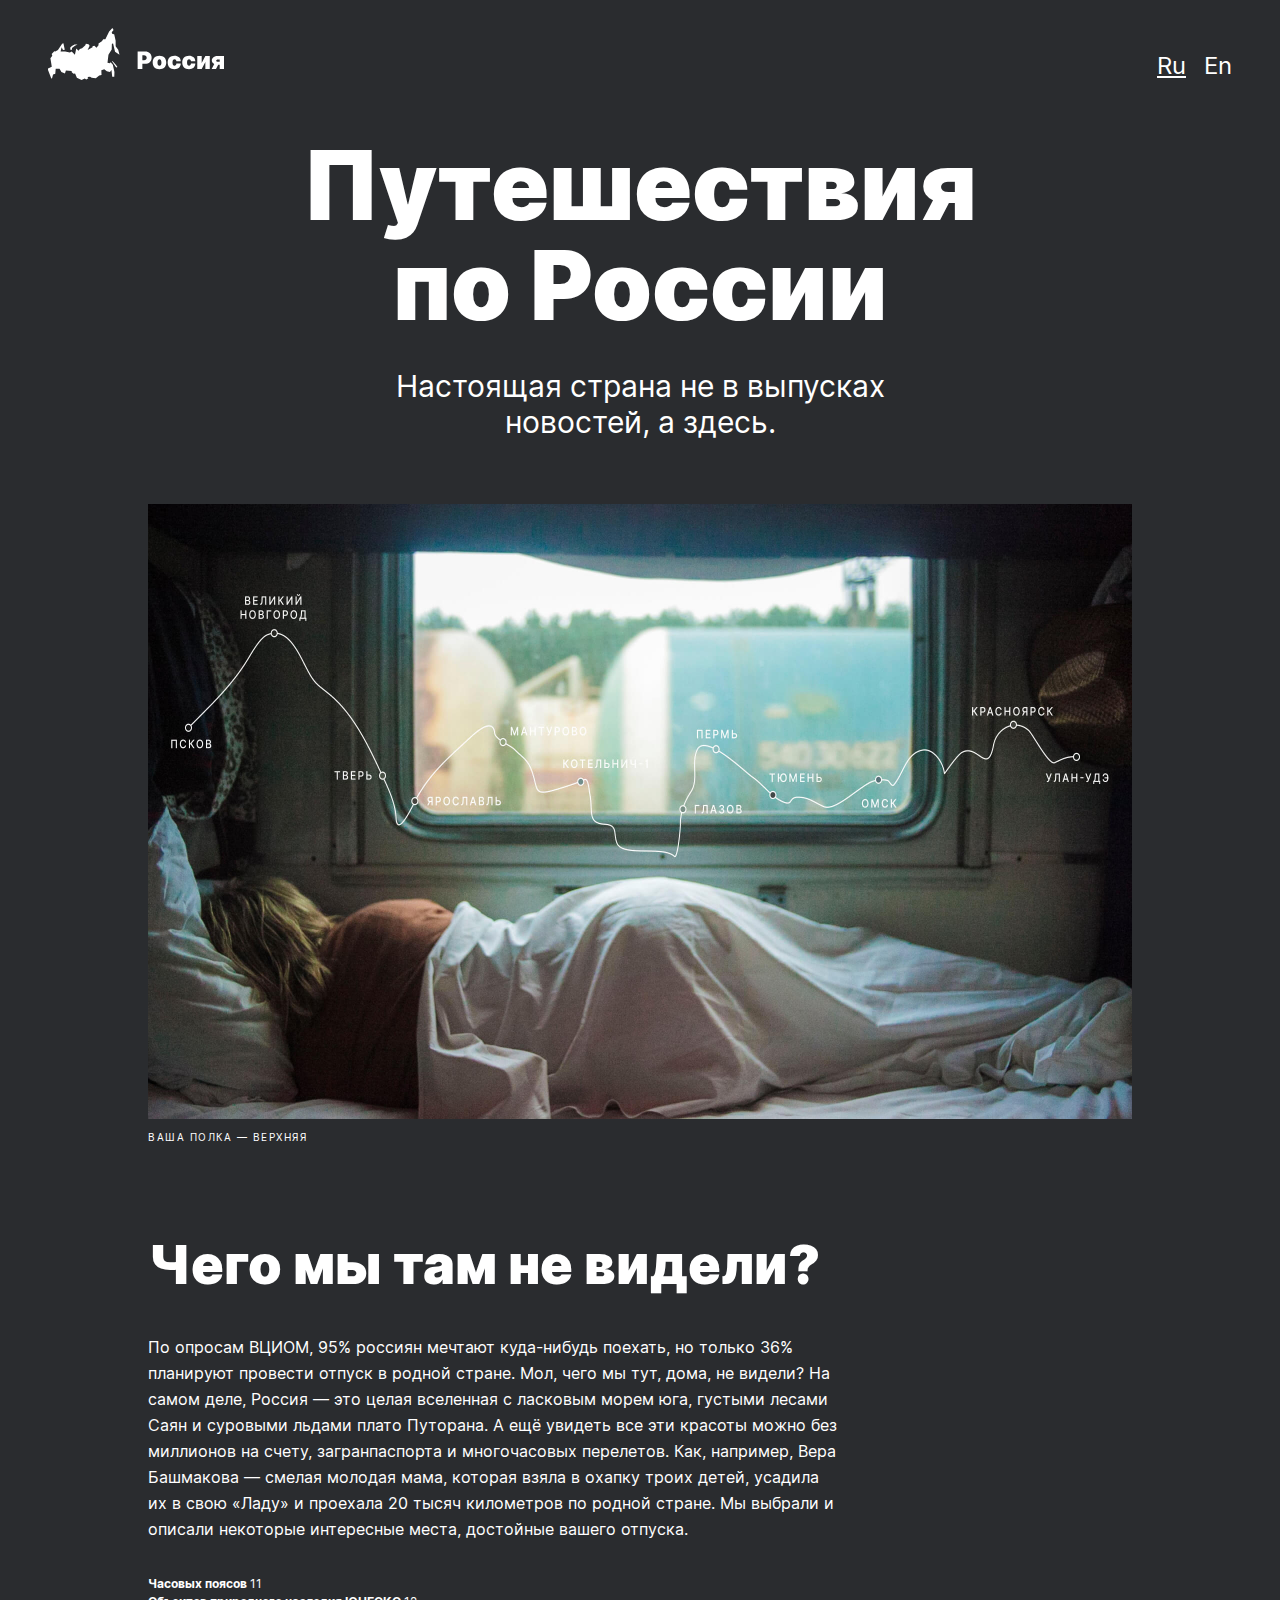
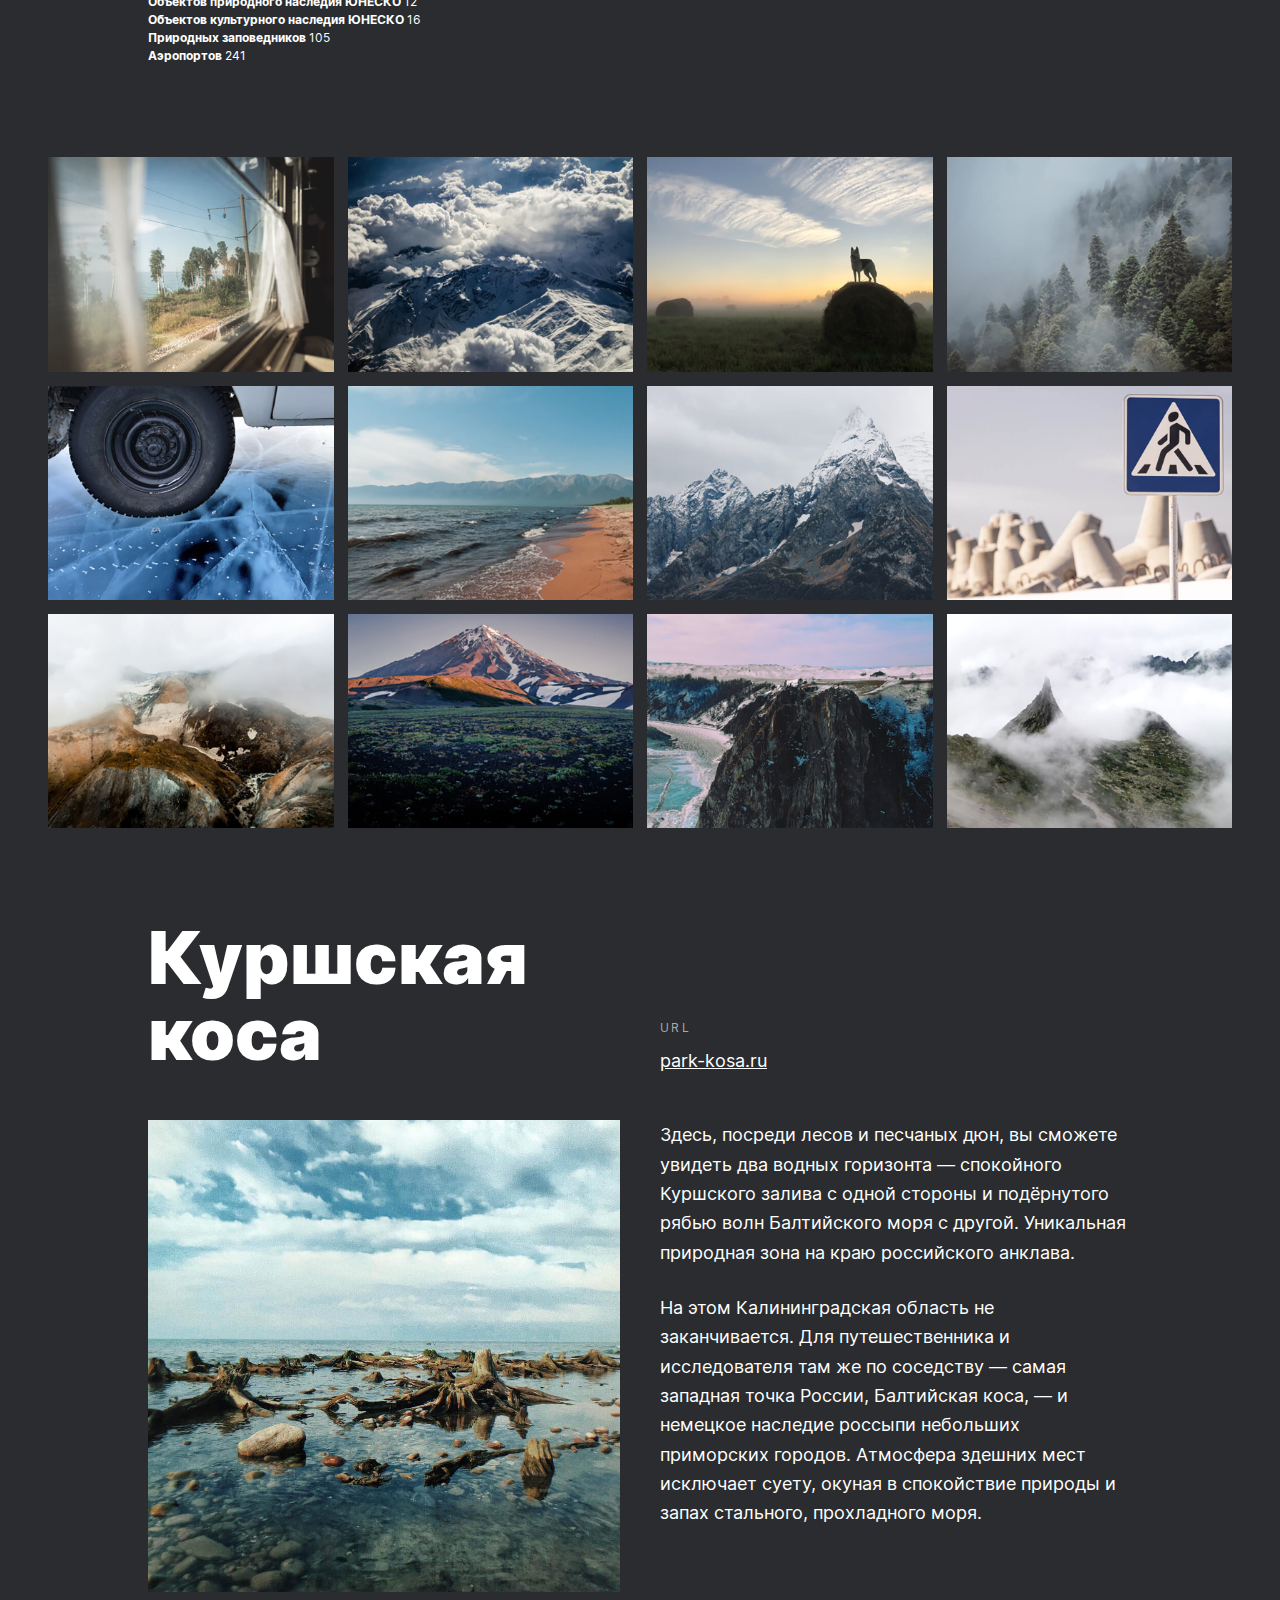
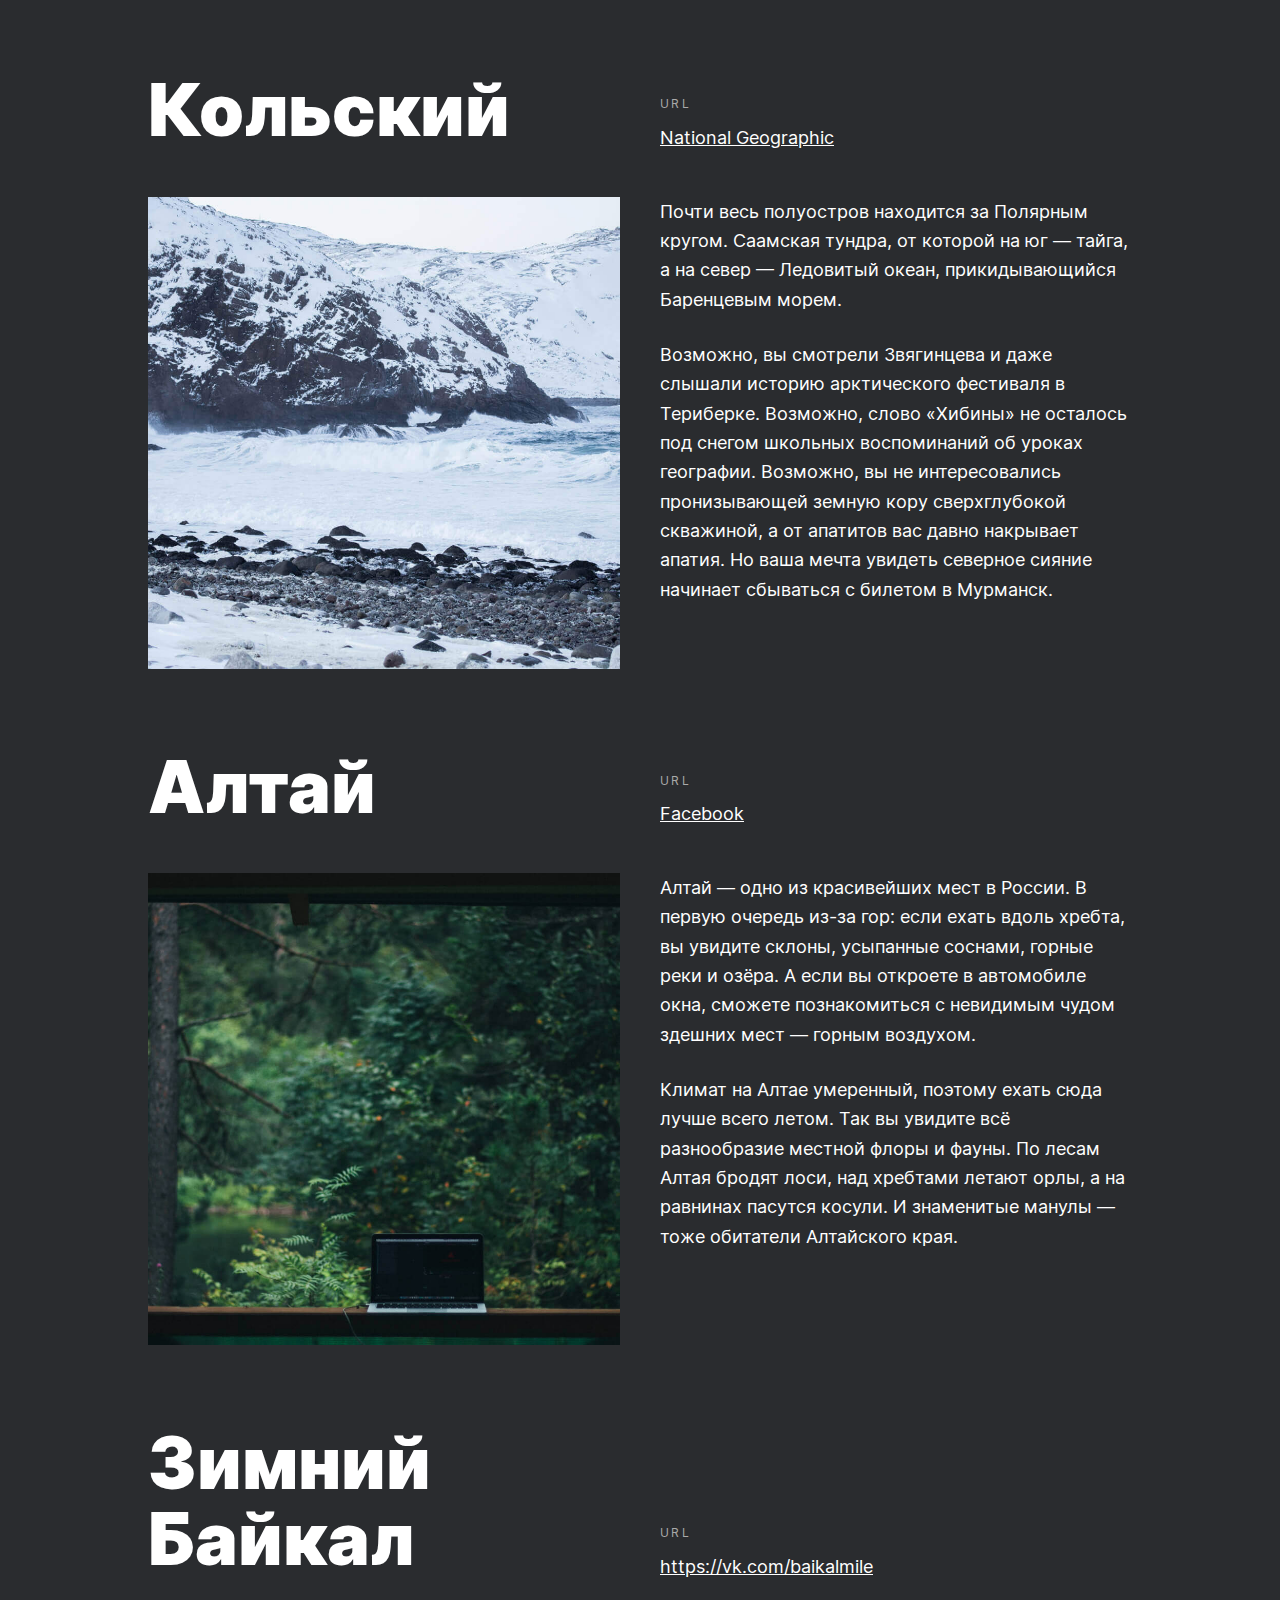
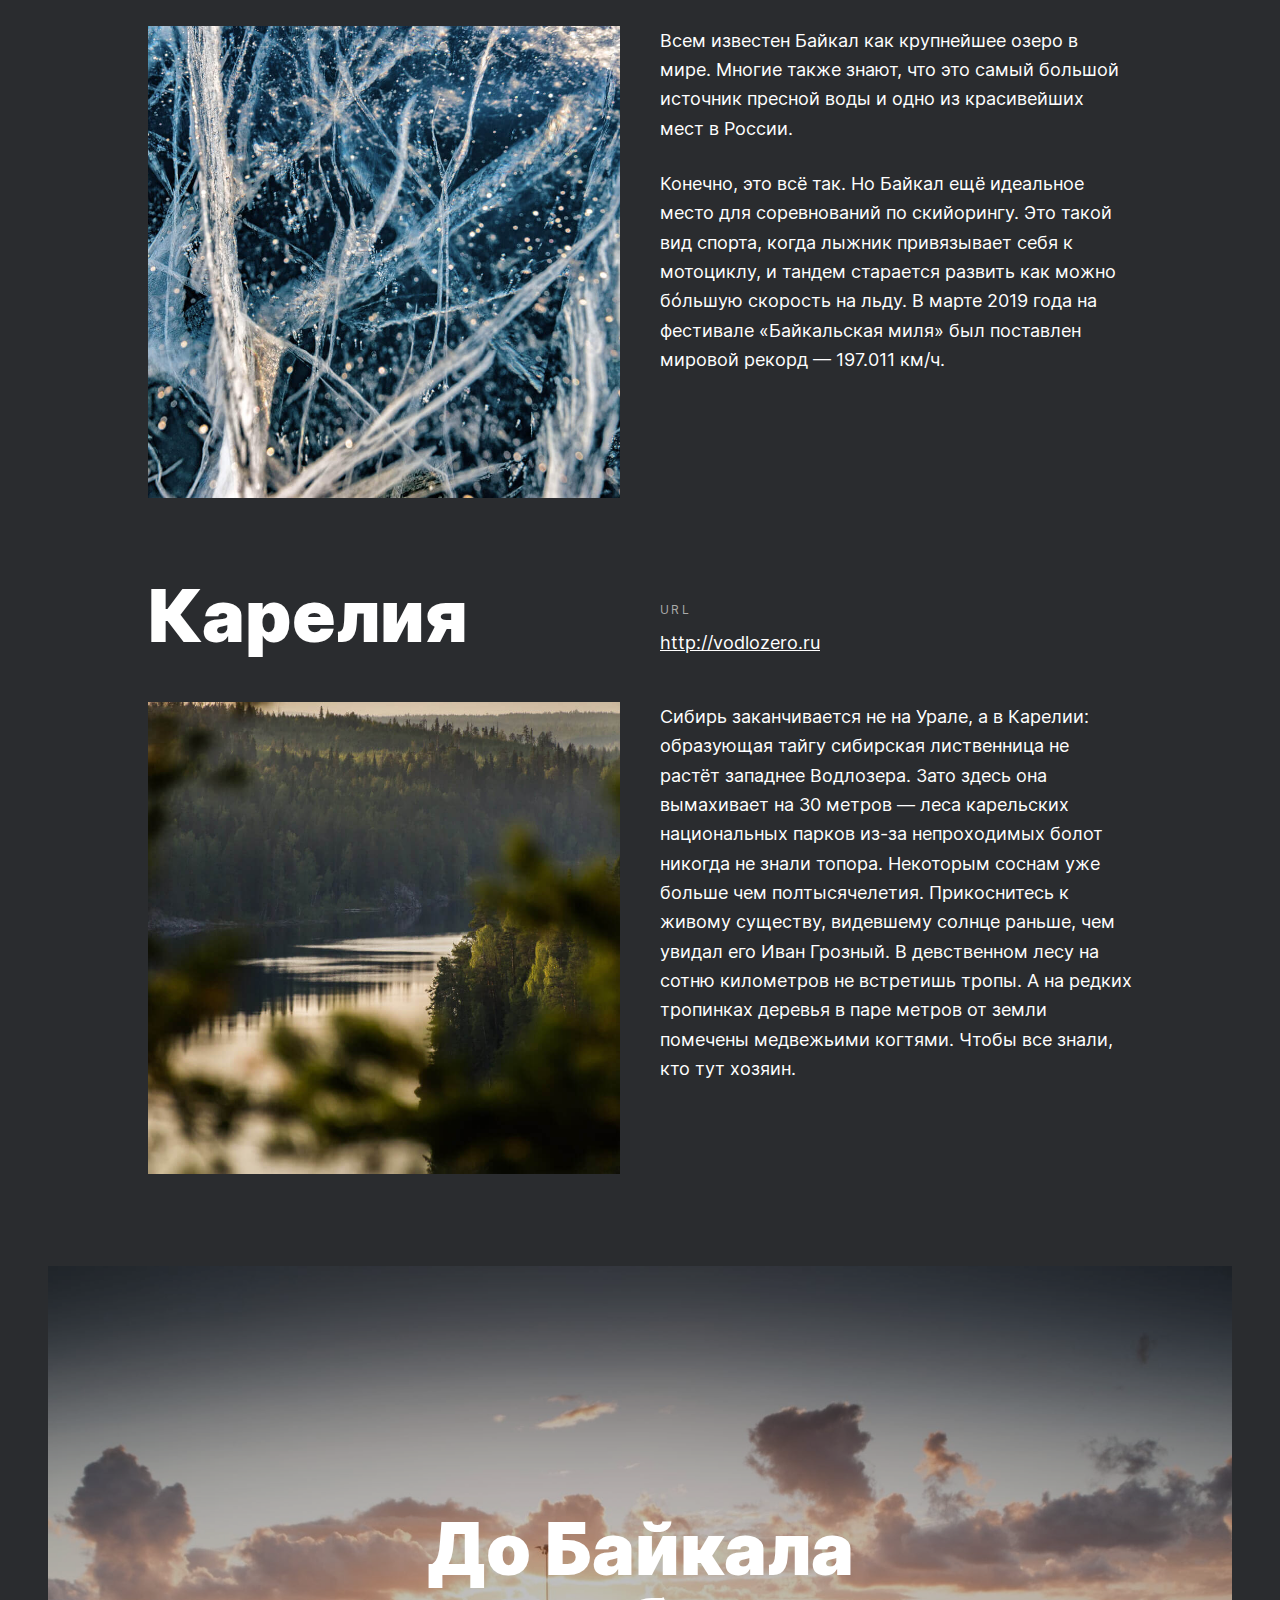
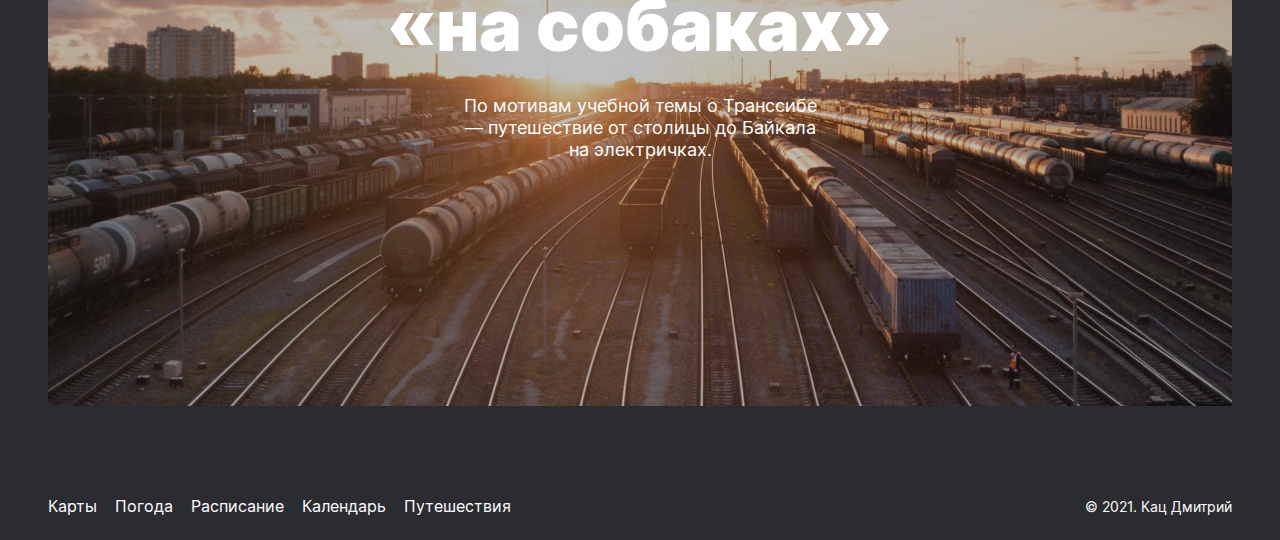
==== commit 946693d8: "Правки 1.0" ====
--- a/index.html
+++ b/index.html
@@ -3,7 +3,7 @@
 <head>
   <meta charset="UTF-8">
   <meta http-equiv="X-UA-Compatible" content="IE=edge">
-  <meta name="viewport" content="width=device-width, initial-scale=1,  maximum-scale=1">
+  <meta name="viewport" content="width=device-width, initial-scale=1">
   <title>Путешествия по России</title>
   <link rel="stylesheet" href="./pages/index.css">
 </head>
@@ -129,7 +129,7 @@
 
       <section class="cover content__cover">
         <a class="cover__link" href=" https://stampsy.com/na-elektrichkakh-do-baikala" target="_blank">
-          <h2 class="cover__title">До Байкала «на собаках»</h2>
+          <h2 class="cover__title">До&nbsp;Байкала &laquo;на&nbsp;собаках&raquo;</h2>
           <p class="cover__subtitle">По мотивам учебной темы о Транссибе — путешествие от столицы до Байкала на электричках.</p>
         </a>
       </section>
--- a/pages/index.css
+++ b/pages/index.css
@@ -13,7 +13,7 @@
 @import url(../blocks/header/__logo/header__logo.css);
 @import url(../blocks/header/__lang-links/header__lang-links.css);
 @import url(../blocks/header/__lang-link/header__lang-link.css);
-@import url(../blocks/header/__lang-link/_active/header__lang-link_chosen.css);
+@import url(../blocks/header/__lang-link/_chosen/header__lang-link_chosen.css);
 
 @import url(../blocks/content/content.css);
 
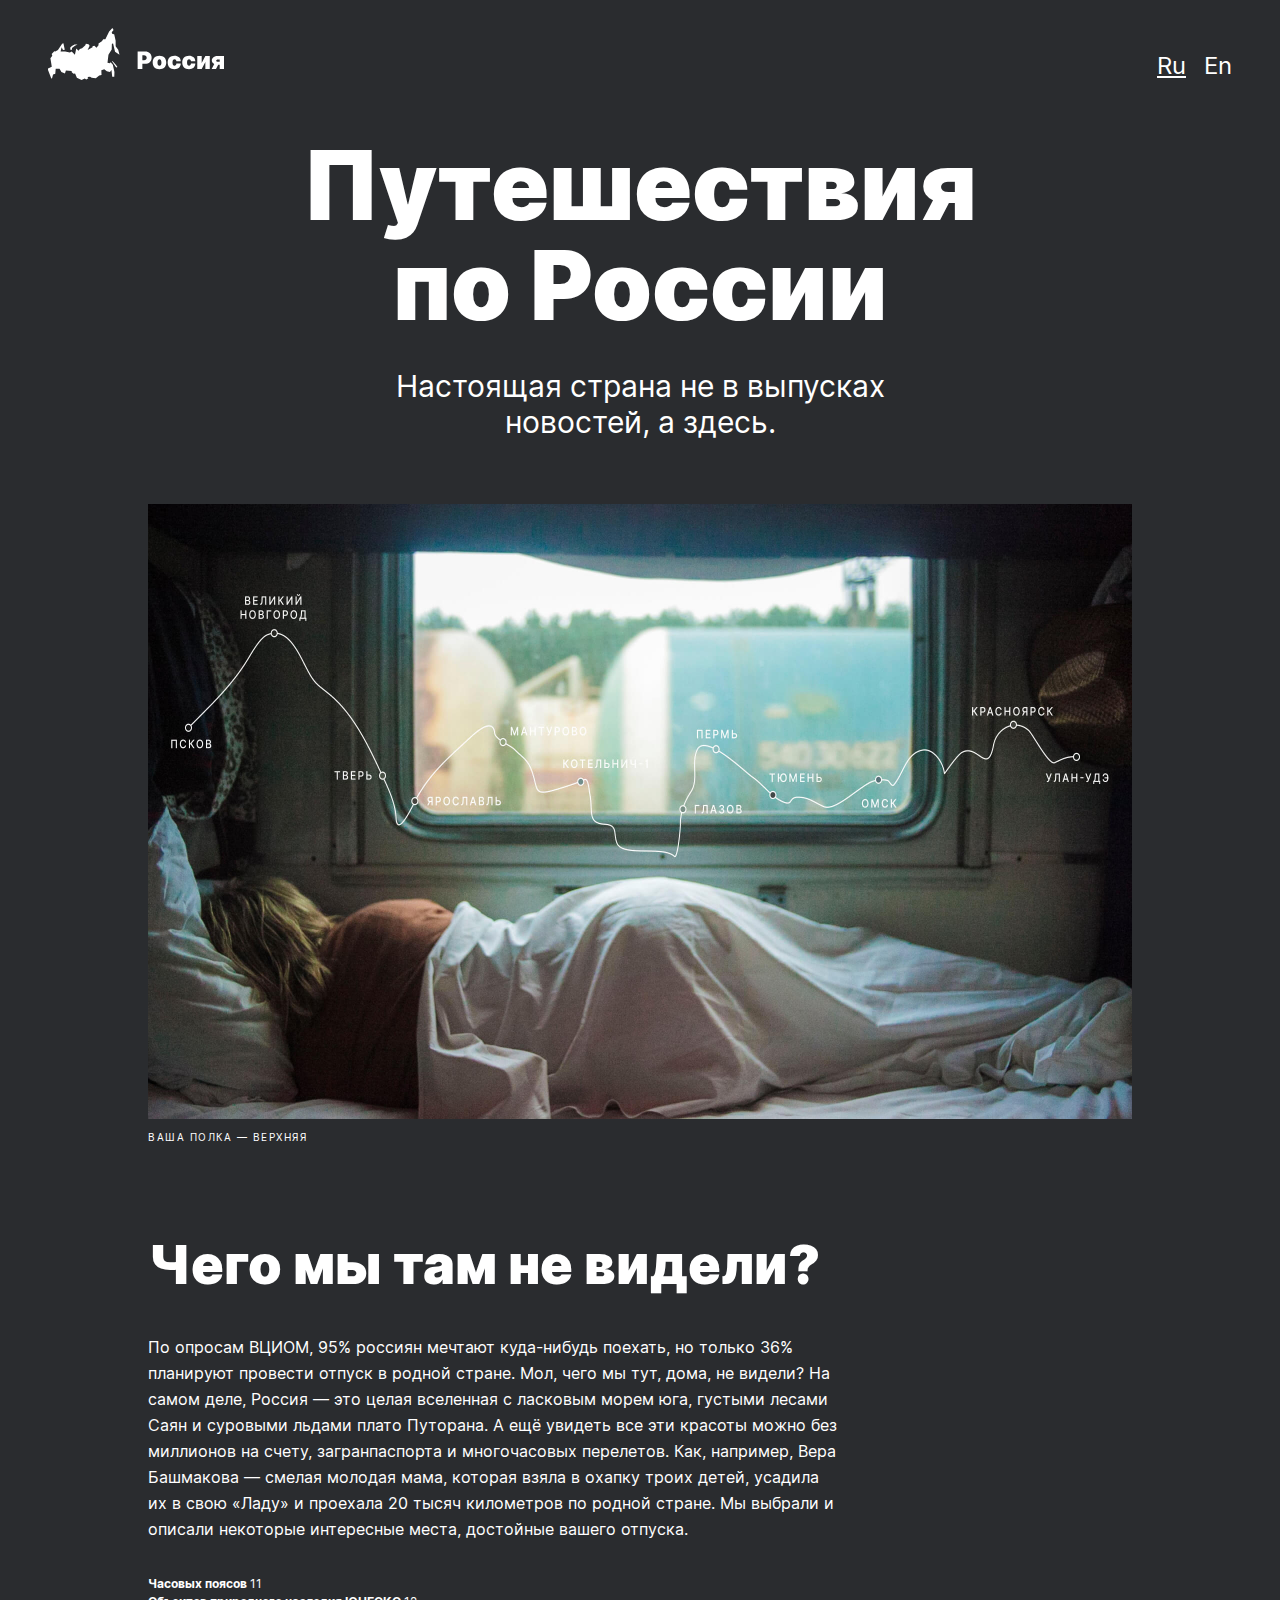
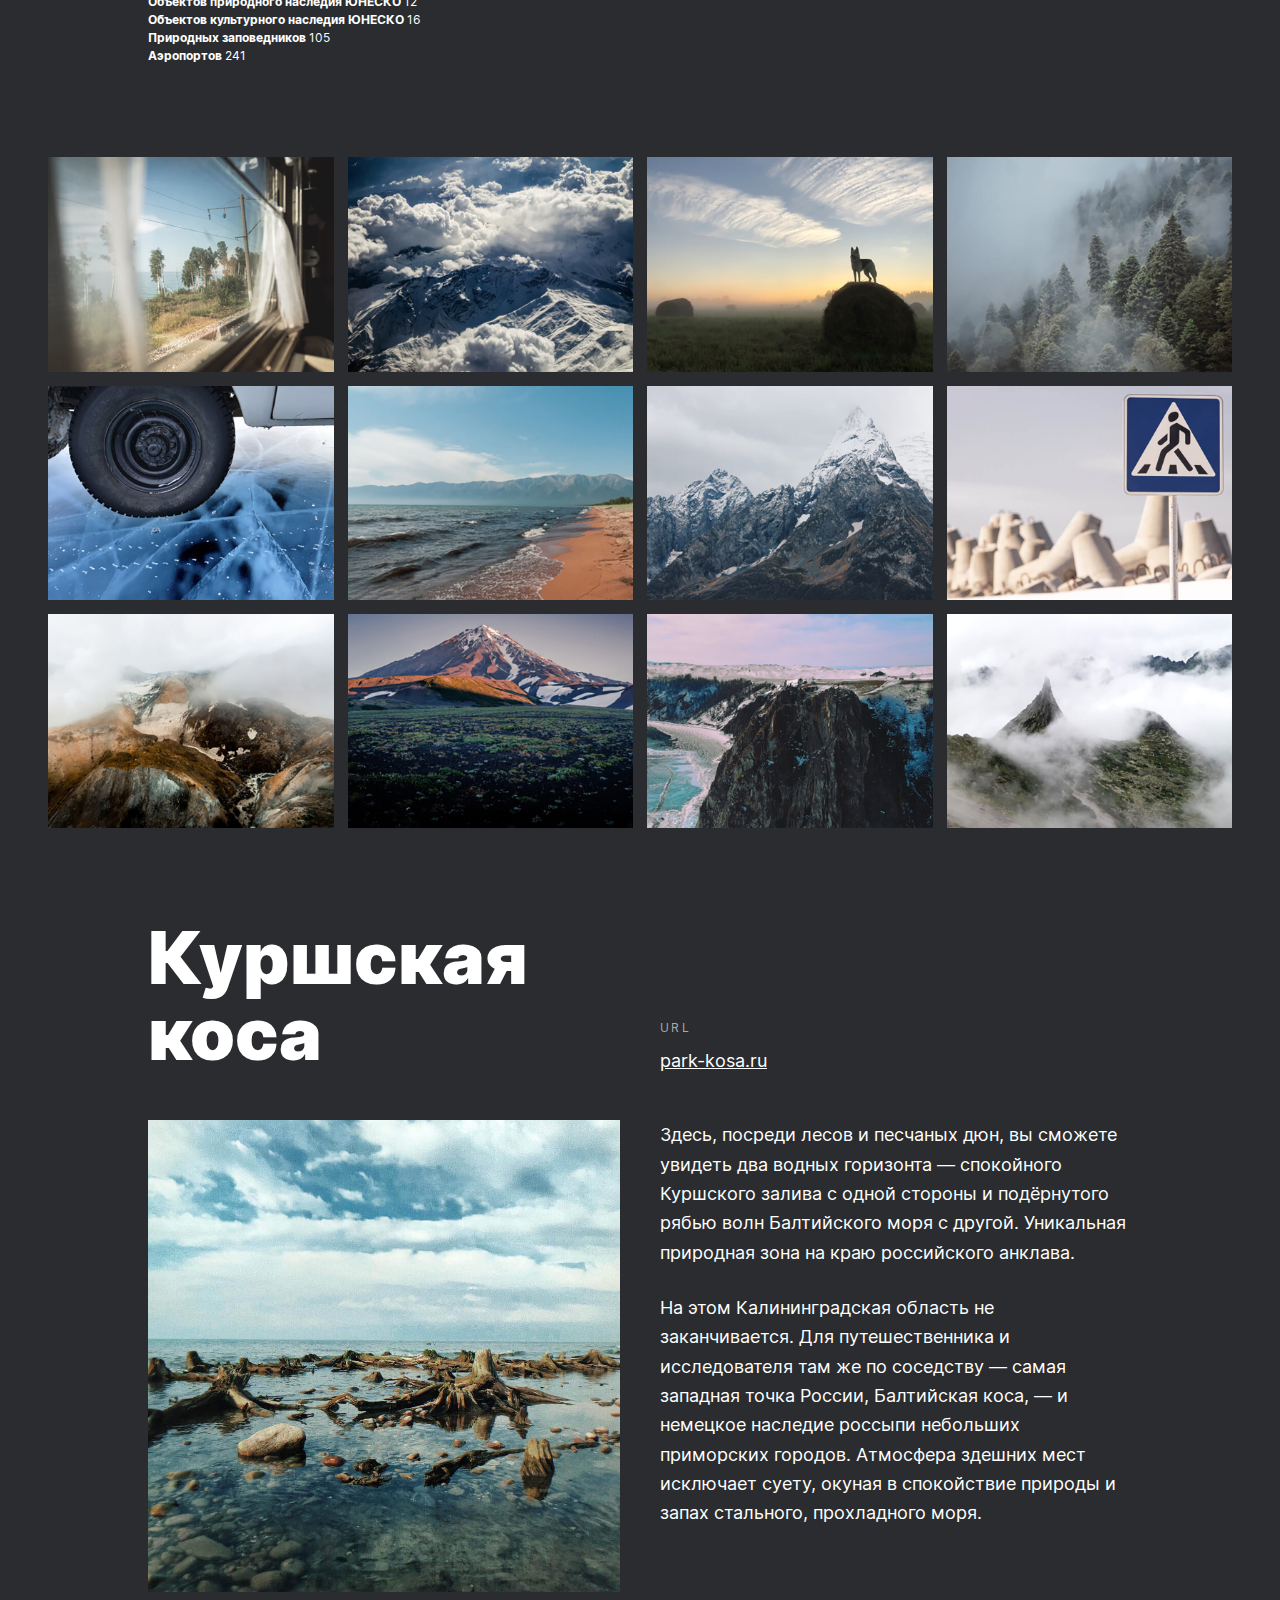
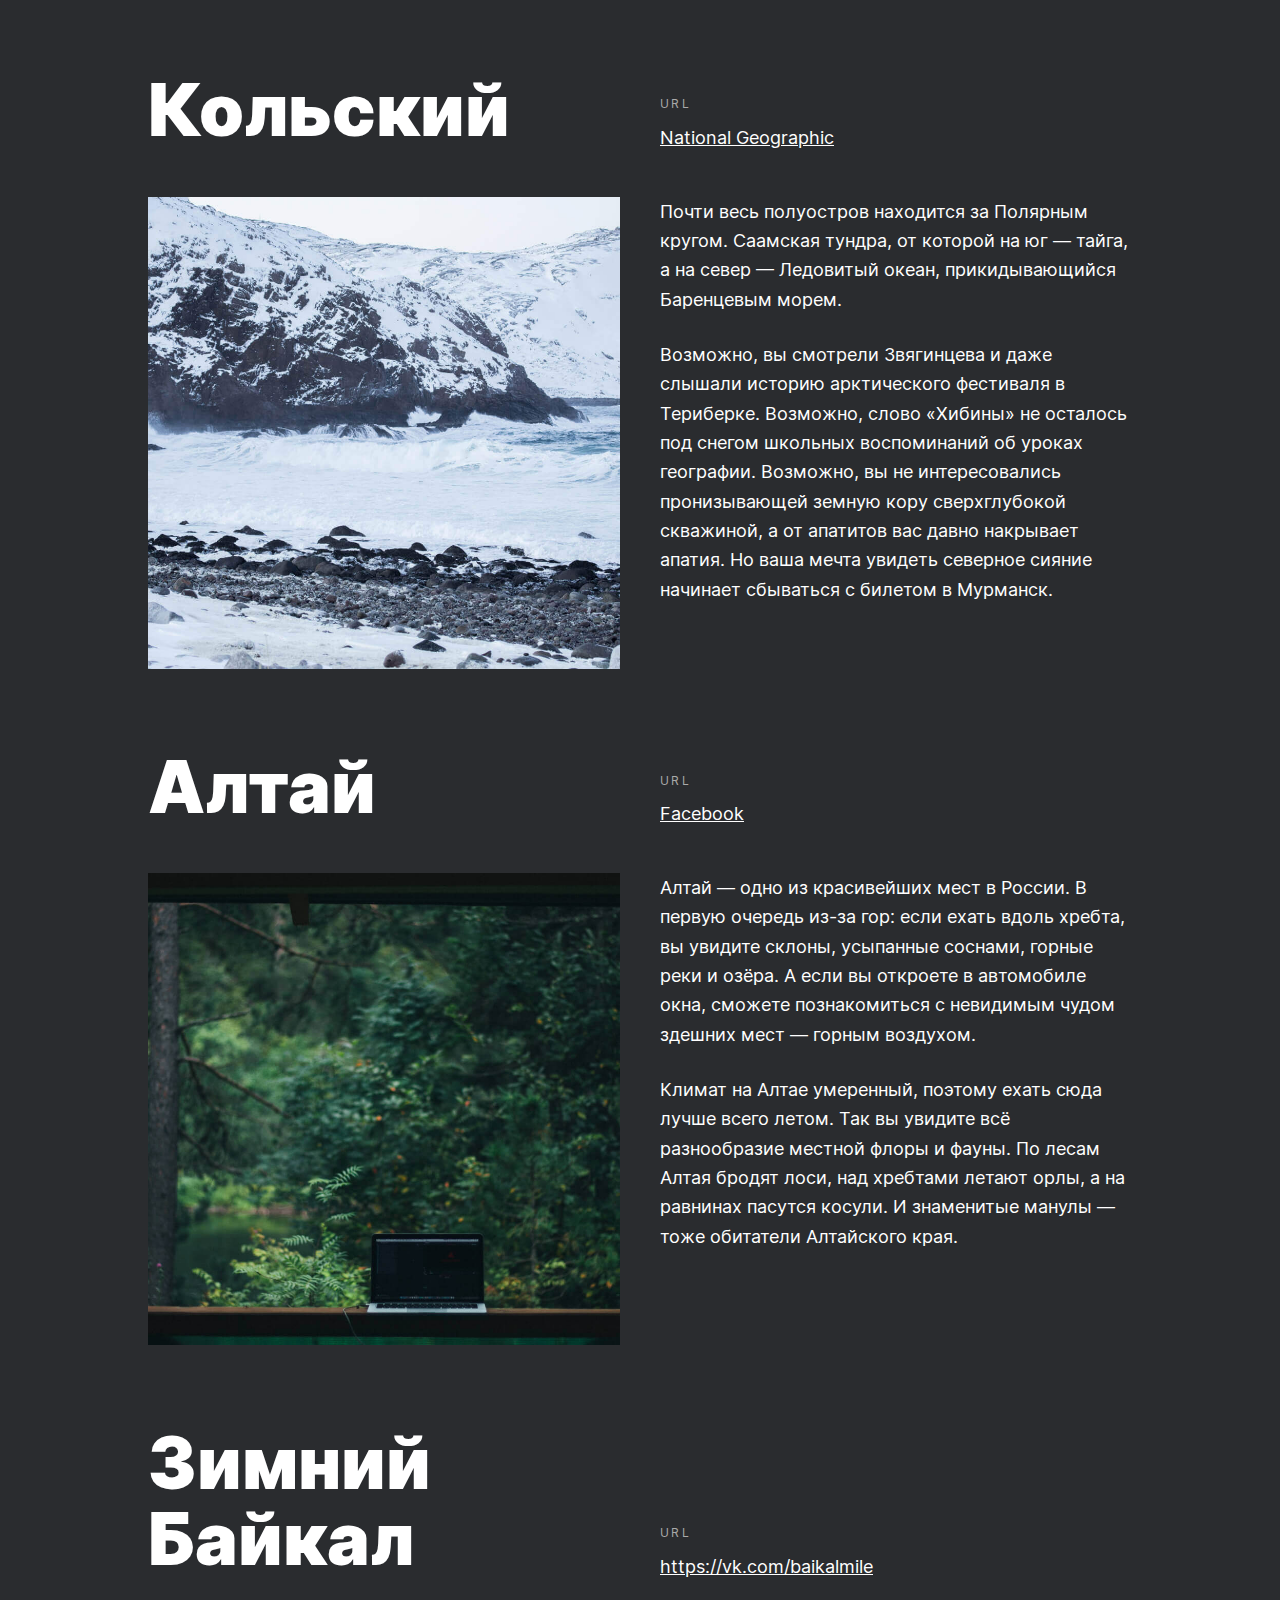
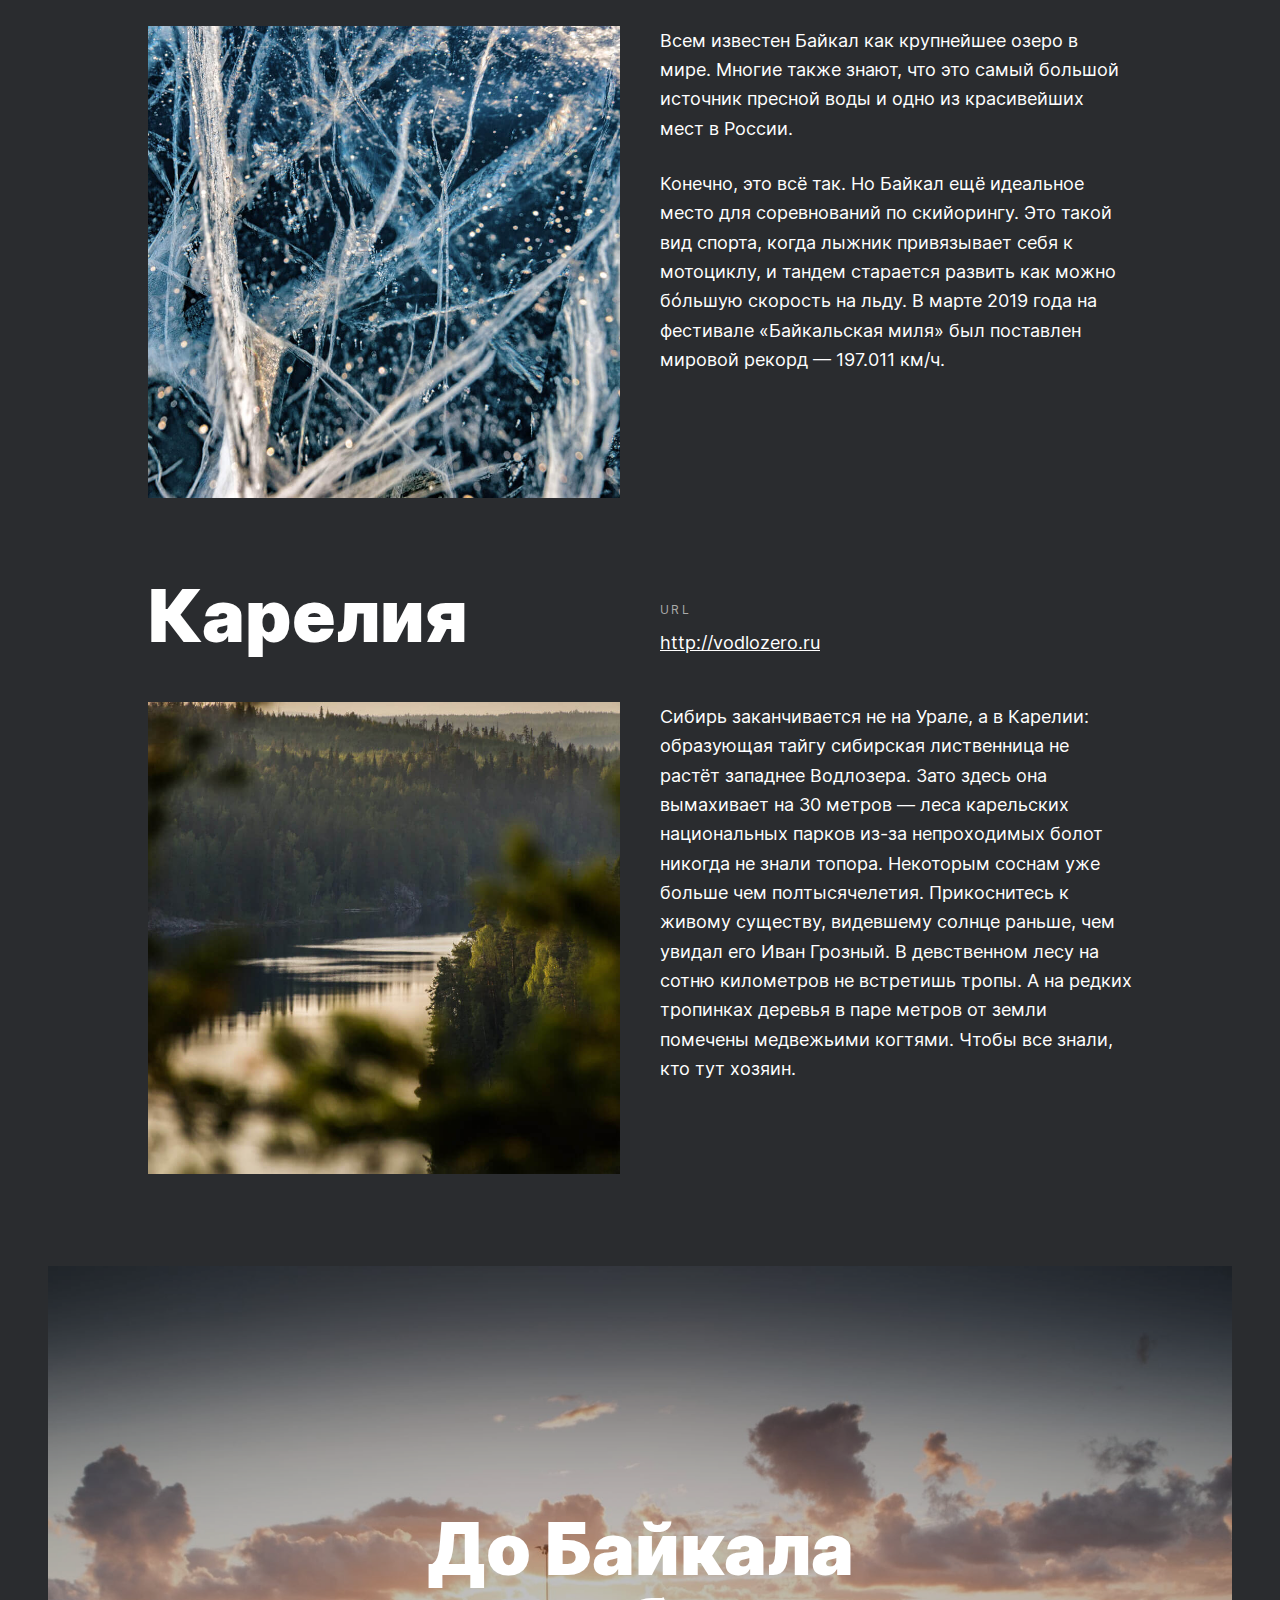
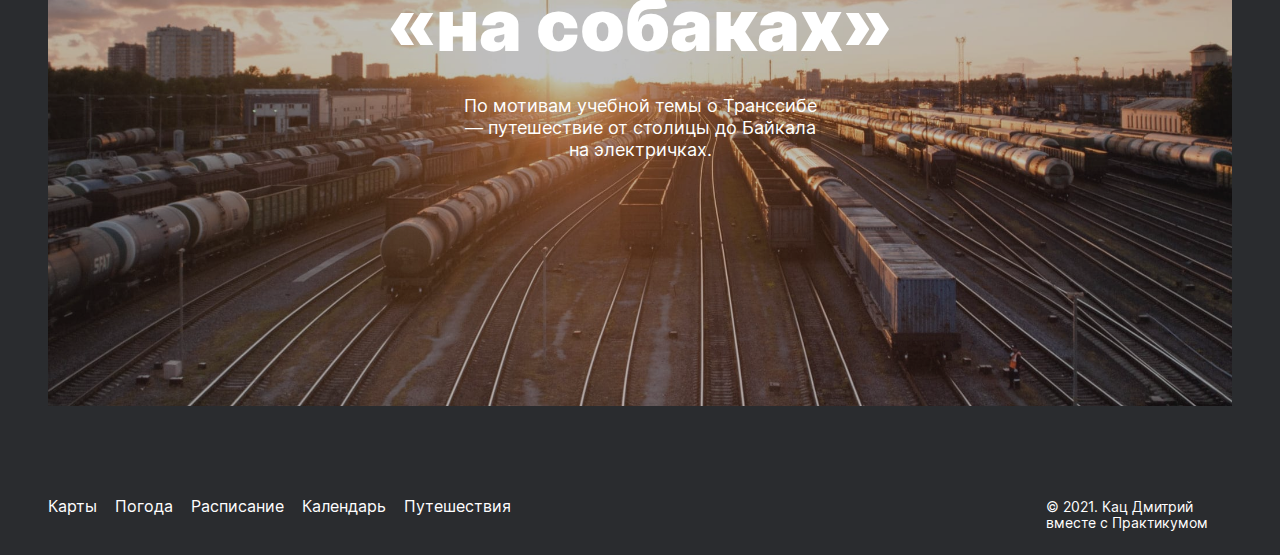
==== commit 375f7f0f: "Финальный релиз" ====
--- a/index.html
+++ b/index.html
@@ -145,7 +145,7 @@
         <a class="footer__link" href=" https://travel.yandex.ru" target="_blank">Путешествия</a>
       </nav>
       
-      <p class="footer__copyright">&copy; 2021. Кац Дмитрий</p>
+      <p class="footer__copyright">&copy; 2021. Кац Дмитрий вместе с Практикумом</p>
     </footer>
     
   </div>
